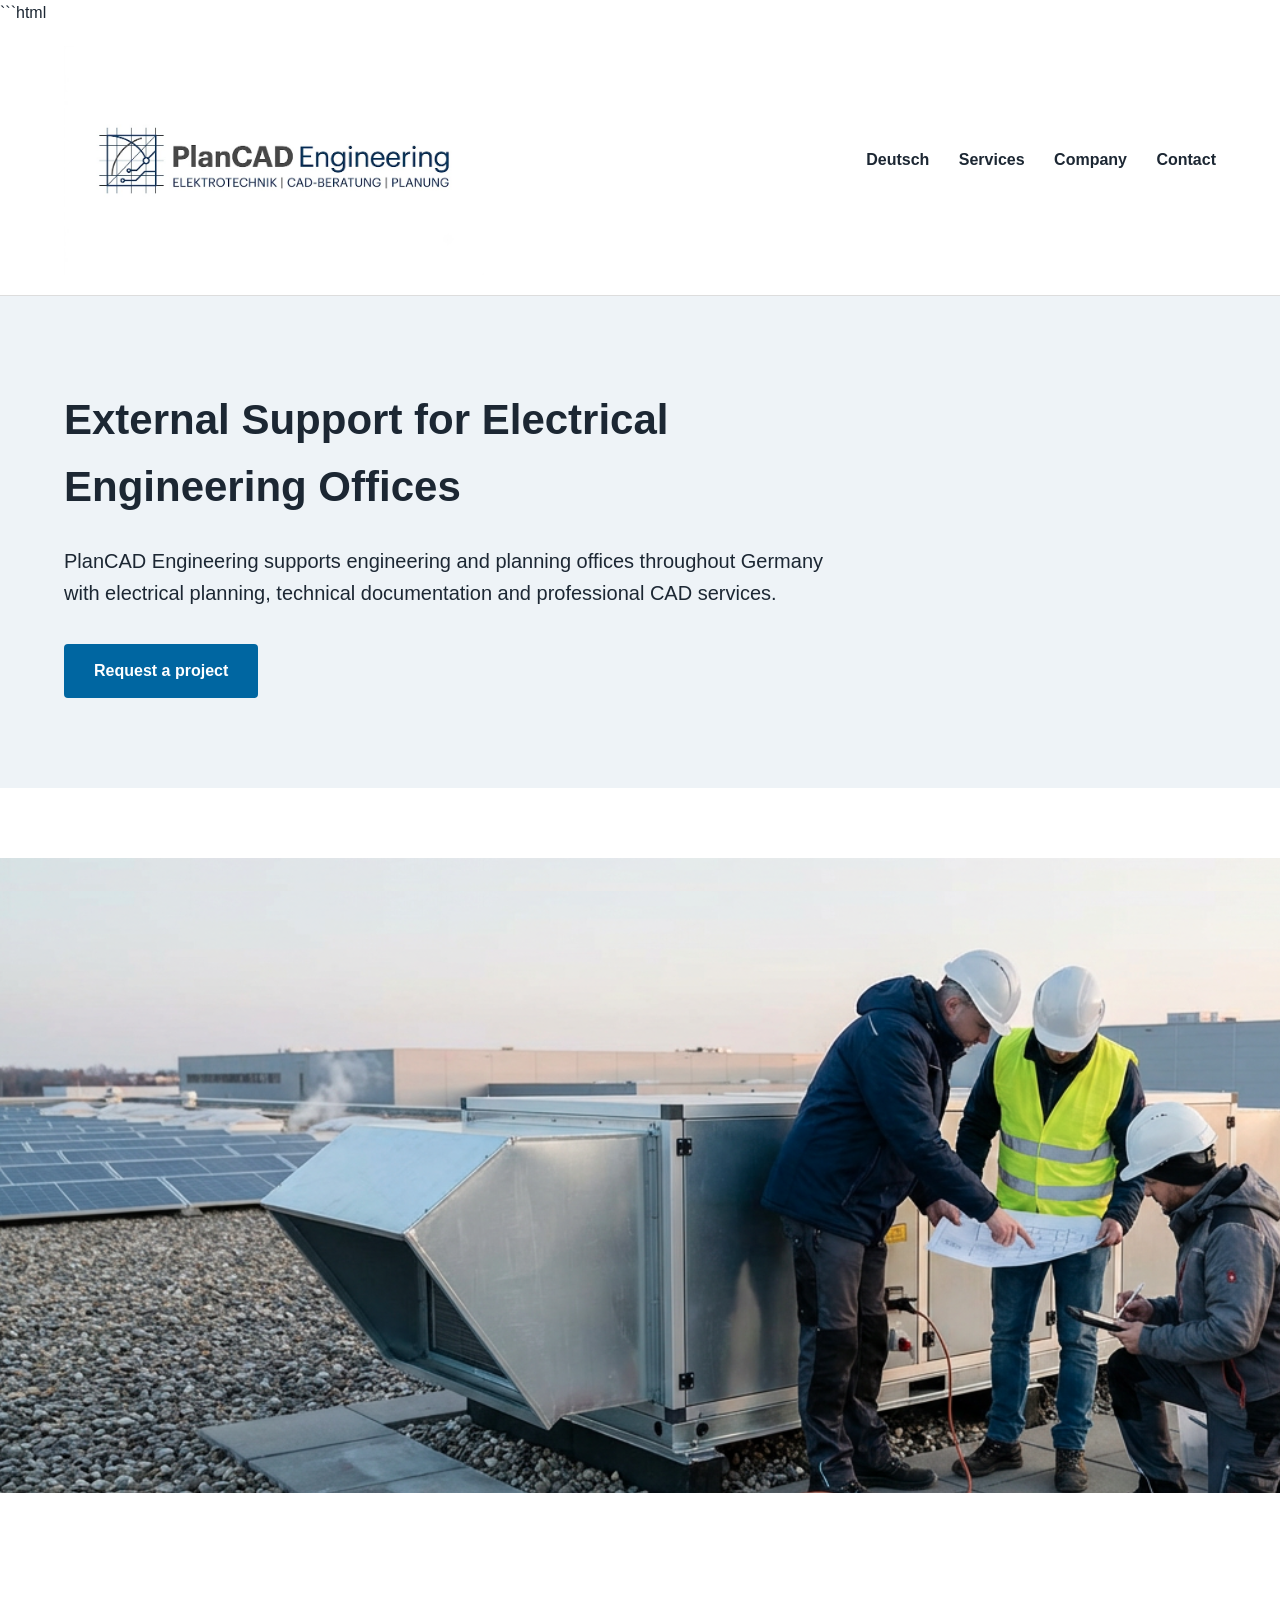
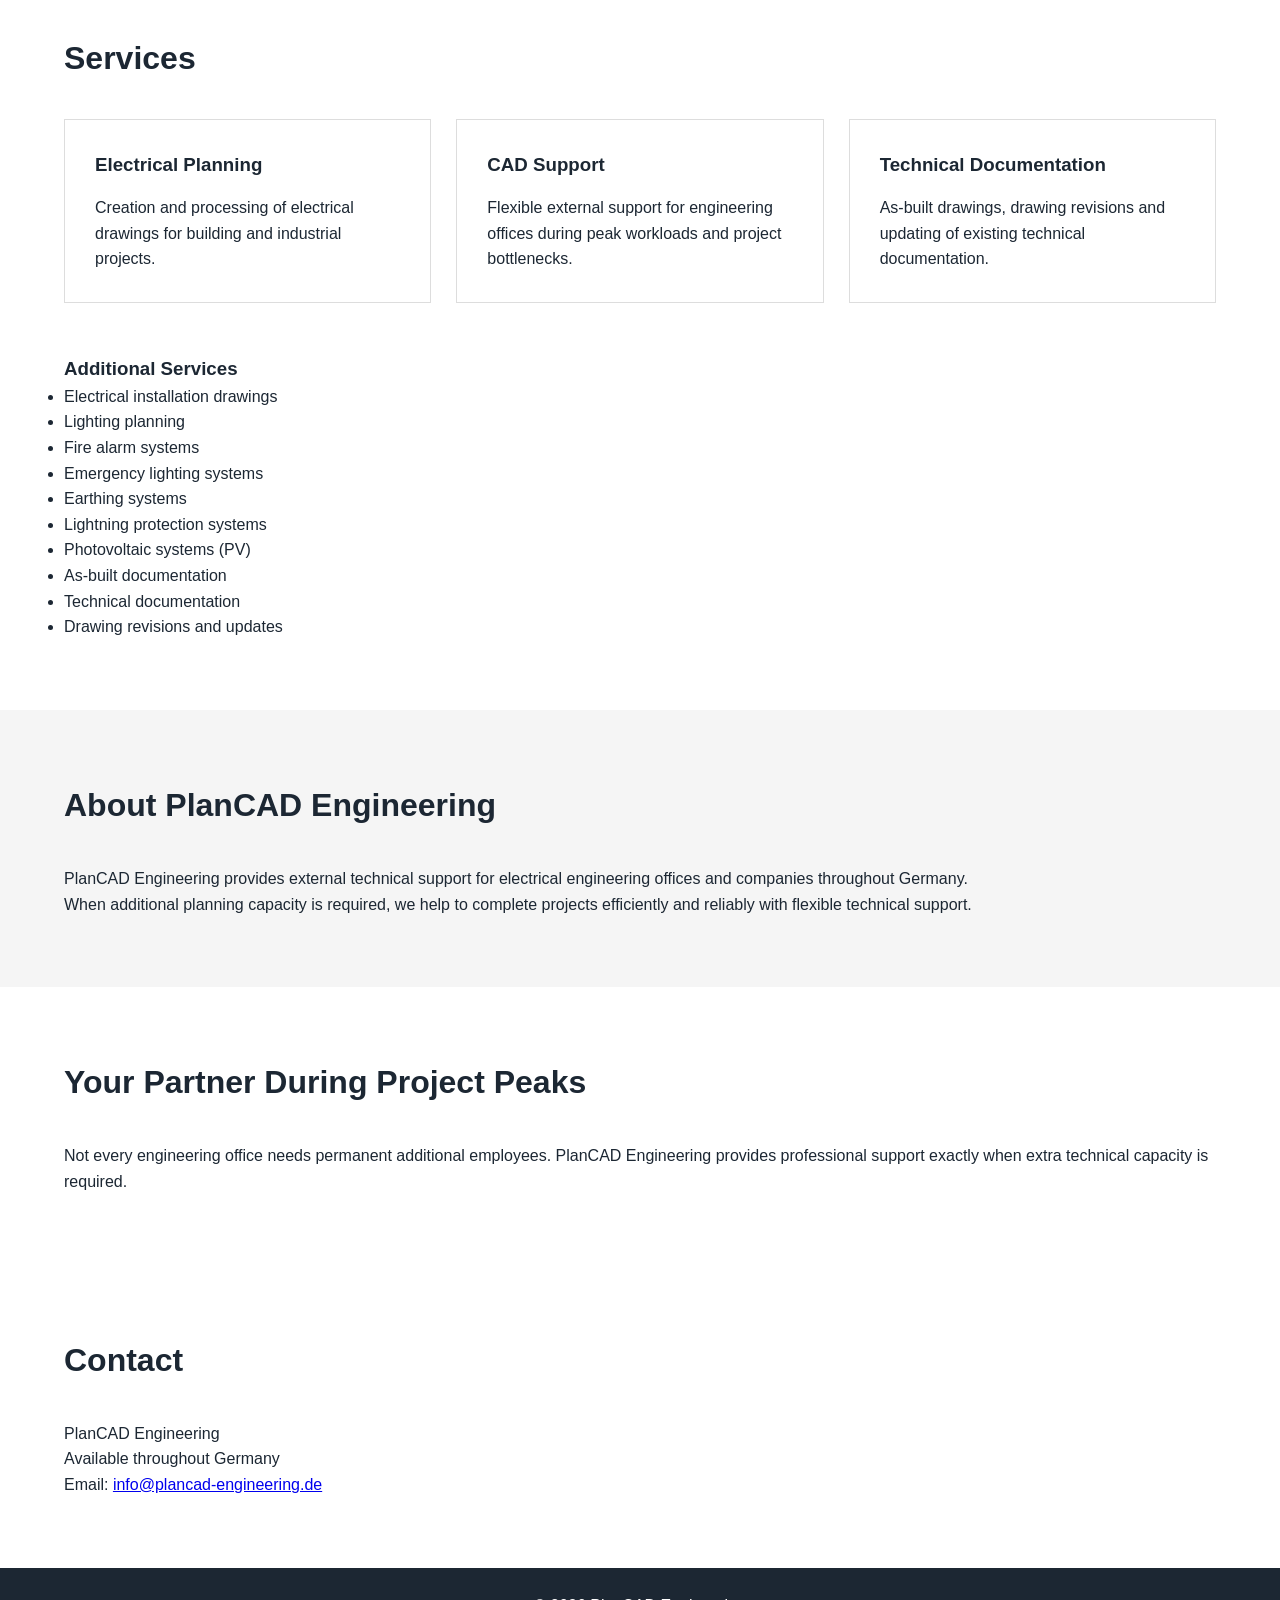
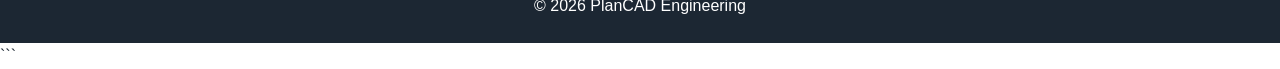
==== en/index.html @ eb1e88e7 "Create index.html" ====
```html
<!DOCTYPE html>
<html lang="en">

<head>

<meta charset="UTF-8">
<meta name="viewport" content="width=device-width, initial-scale=1.0">

<title>PlanCAD Engineering | Electrical Planning & Technical Documentation</title>

<meta name="description" content="PlanCAD Engineering provides external support for electrical engineering offices with electrical planning, CAD services, as-built drawings and technical documentation throughout Germany.">

<link rel="stylesheet" href="../css/style.css">

</head>


<body>


<header>

<div class="container header-content">

<img src="../images/logo.jpg" alt="PlanCAD Engineering Logo" class="logo">


<nav>

<a href="../index.html">Deutsch</a>
<a href="#services">Services</a>
<a href="#company">Company</a>
<a href="#contact">Contact</a>

</nav>


</div>

</header>






<section class="hero">


<div class="container">


<h1>
External Support for Electrical Engineering Offices
</h1>



<p>

PlanCAD Engineering supports engineering and planning
offices throughout Germany with electrical planning,
technical documentation and professional CAD services.

</p>



<a href="#contact" class="button">

Request a project

</a>



</div>


</section>







<section class="project-image">


<img src="../images/image1.png"
alt="Electrical planning and technical documentation">


</section>







<section id="services">


<div class="container">


<h2>Services</h2>



<div class="cards">



<div class="card">

<h3>Electrical Planning</h3>

<p>

Creation and processing of electrical drawings
for building and industrial projects.

</p>

</div>





<div class="card">

<h3>CAD Support</h3>

<p>

Flexible external support for engineering offices
during peak workloads and project bottlenecks.

</p>

</div>





<div class="card">

<h3>Technical Documentation</h3>

<p>

As-built drawings, drawing revisions and
updating of existing technical documentation.

</p>

</div>



</div>





<br><br>



<h3>Additional Services</h3>



<ul class="service-list">


<li>Electrical installation drawings</li>

<li>Lighting planning</li>

<li>Fire alarm systems</li>

<li>Emergency lighting systems</li>

<li>Earthing systems</li>

<li>Lightning protection systems</li>

<li>Photovoltaic systems (PV)</li>

<li>As-built documentation</li>

<li>Technical documentation</li>

<li>Drawing revisions and updates</li>


</ul>




</div>


</section>








<section id="company" class="gray">


<div class="container">


<h2>About PlanCAD Engineering</h2>



<p>

PlanCAD Engineering provides external technical
support for electrical engineering offices and
companies throughout Germany.

</p>



<p>

When additional planning capacity is required,
we help to complete projects efficiently and
reliably with flexible technical support.

</p>



</div>


</section>








<section class="partner">


<div class="container">


<h2>Your Partner During Project Peaks</h2>



<p>

Not every engineering office needs permanent
additional employees.

PlanCAD Engineering provides professional
support exactly when extra technical capacity
is required.

</p>



</div>


</section>








<section id="contact">


<div class="container">


<h2>Contact</h2>



<p>

PlanCAD Engineering

</p>


<p>

Available throughout Germany

</p>



<p>

Email:

<a href="mailto:info@plancad-engineering.de">

info@plancad-engineering.de

</a>

</p>



</div>


</section>








<footer>


<div class="container">


<p>

© 2026 PlanCAD Engineering

</p>


</div>


</footer>





</body>

</html>
```
---- css/style.css ----
* {
    margin: 0;
    padding: 0;
    box-sizing: border-box;
}

body {
    font-family: Arial, Helvetica, sans-serif;
    color: #1c2733;
    line-height: 1.6;
}

.container {
    width: 90%;
    max-width: 1200px;
    margin: auto;
}


/* HEADER */

header {
    background: white;
    border-bottom: 1px solid #ddd;
    padding: 20px 0;
}

.header-content {
    display: flex;
    justify-content: space-between;
    align-items: center;
}

.logo {
    max-width: 420px;
    height: auto;
}

nav a {
    text-decoration: none;
    color: #1c2733;
    margin-left: 25px;
    font-weight: bold;
}

nav a:hover {
    color: #0066a1;
}


/* HERO */

.hero {
    background: #eef3f7;
    padding: 90px 0;
}

.hero h1 {
    font-size: 42px;
    max-width: 800px;
    margin-bottom: 25px;
}

.hero p {
    font-size: 20px;
    max-width: 800px;
    margin-bottom: 35px;
}


.button {
    display: inline-block;
    background: #0066a1;
    color: white;
    padding: 14px 30px;
    text-decoration: none;
    border-radius: 4px;
    font-weight: bold;
}


/* SECTIONS */

section {
    padding: 70px 0;
}

h2 {
    font-size: 32px;
    margin-bottom: 35px;
}


/* CARDS */

.cards {
    display: flex;
    gap: 25px;
}

.card {
    flex: 1;
    background: white;
    border: 1px solid #ddd;
    padding: 30px;
}

.card h3 {
    margin-bottom: 15px;
}


/* GRAY SECTION */

.gray {
    background: #f5f5f5;
}


/* FOOTER */

footer {
    background: #1c2733;
    color: white;
    padding: 25px 0;
    text-align: center;
}


/* MOBILE */

@media(max-width:768px){

.header-content {
    flex-direction: column;
}

nav {
    margin-top: 20px;
}

.cards {
    flex-direction: column;
}

.hero h1 {
    font-size: 32px;
}

}
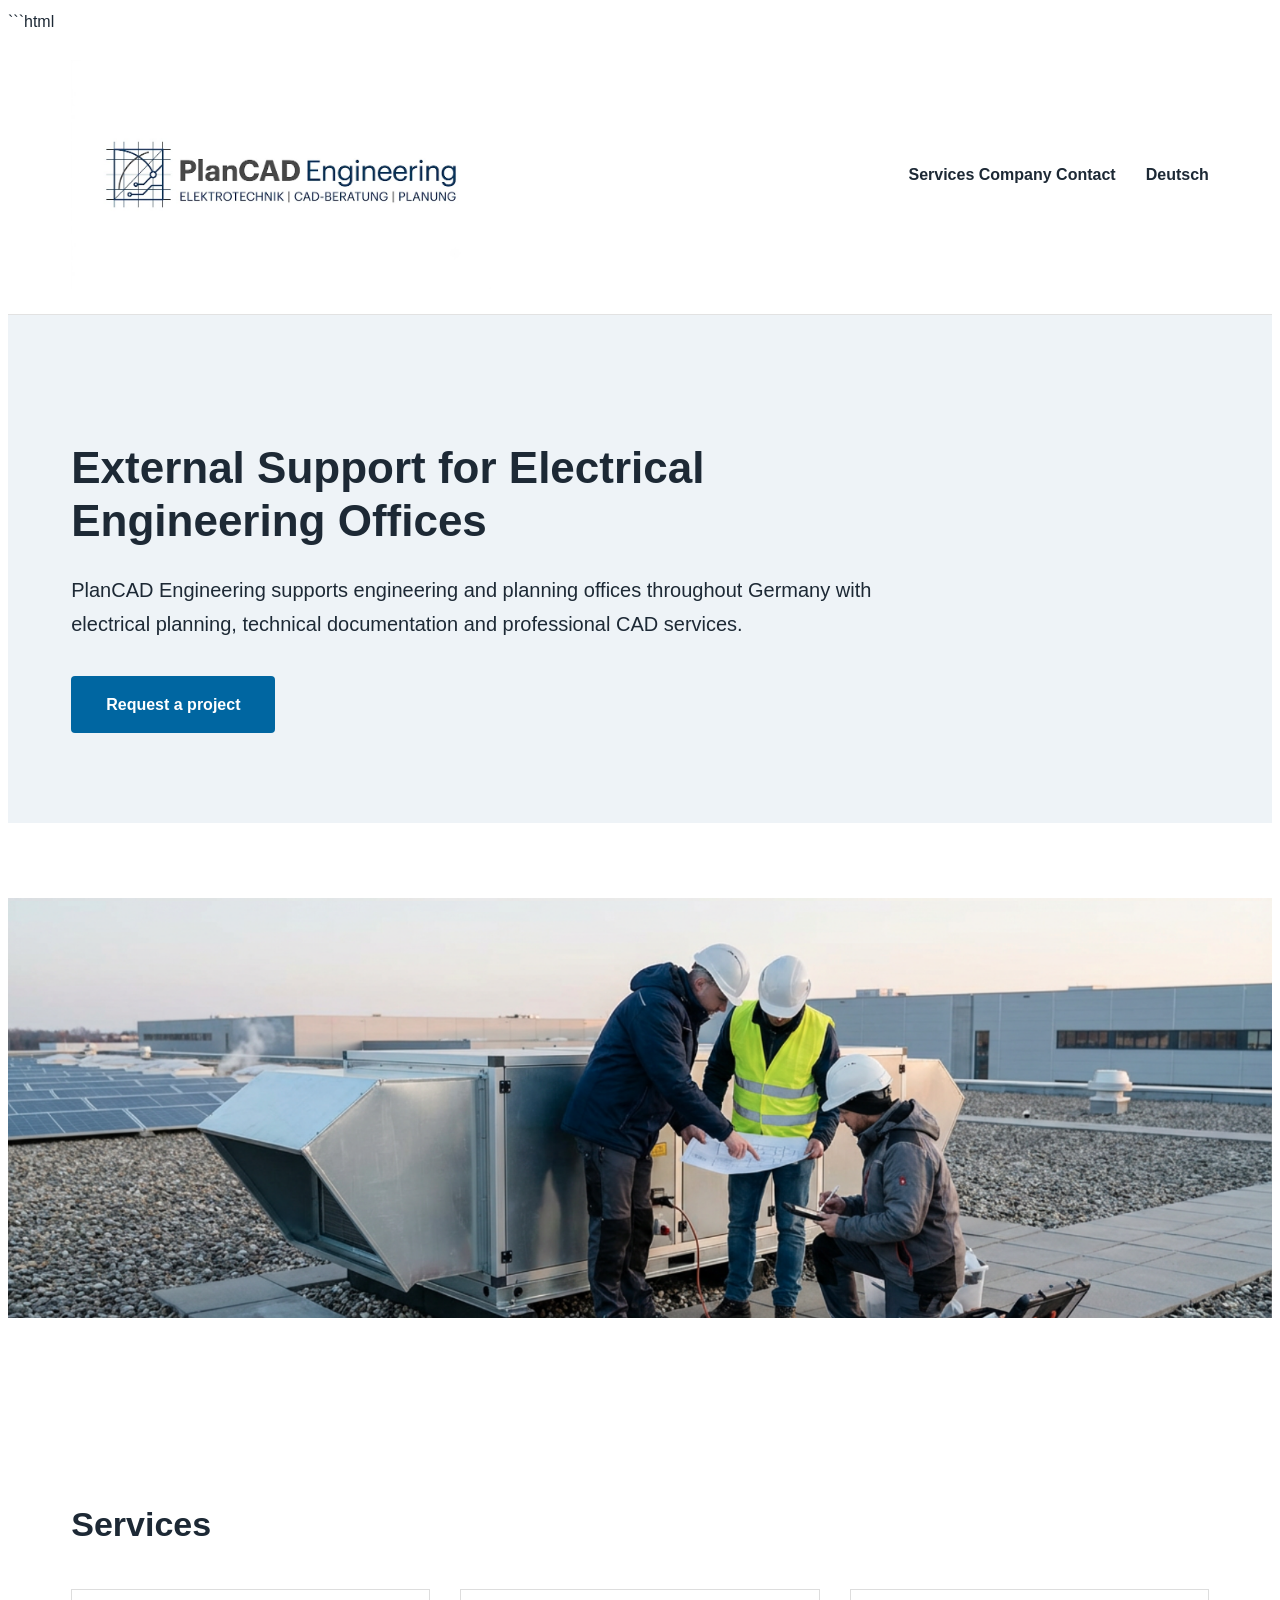
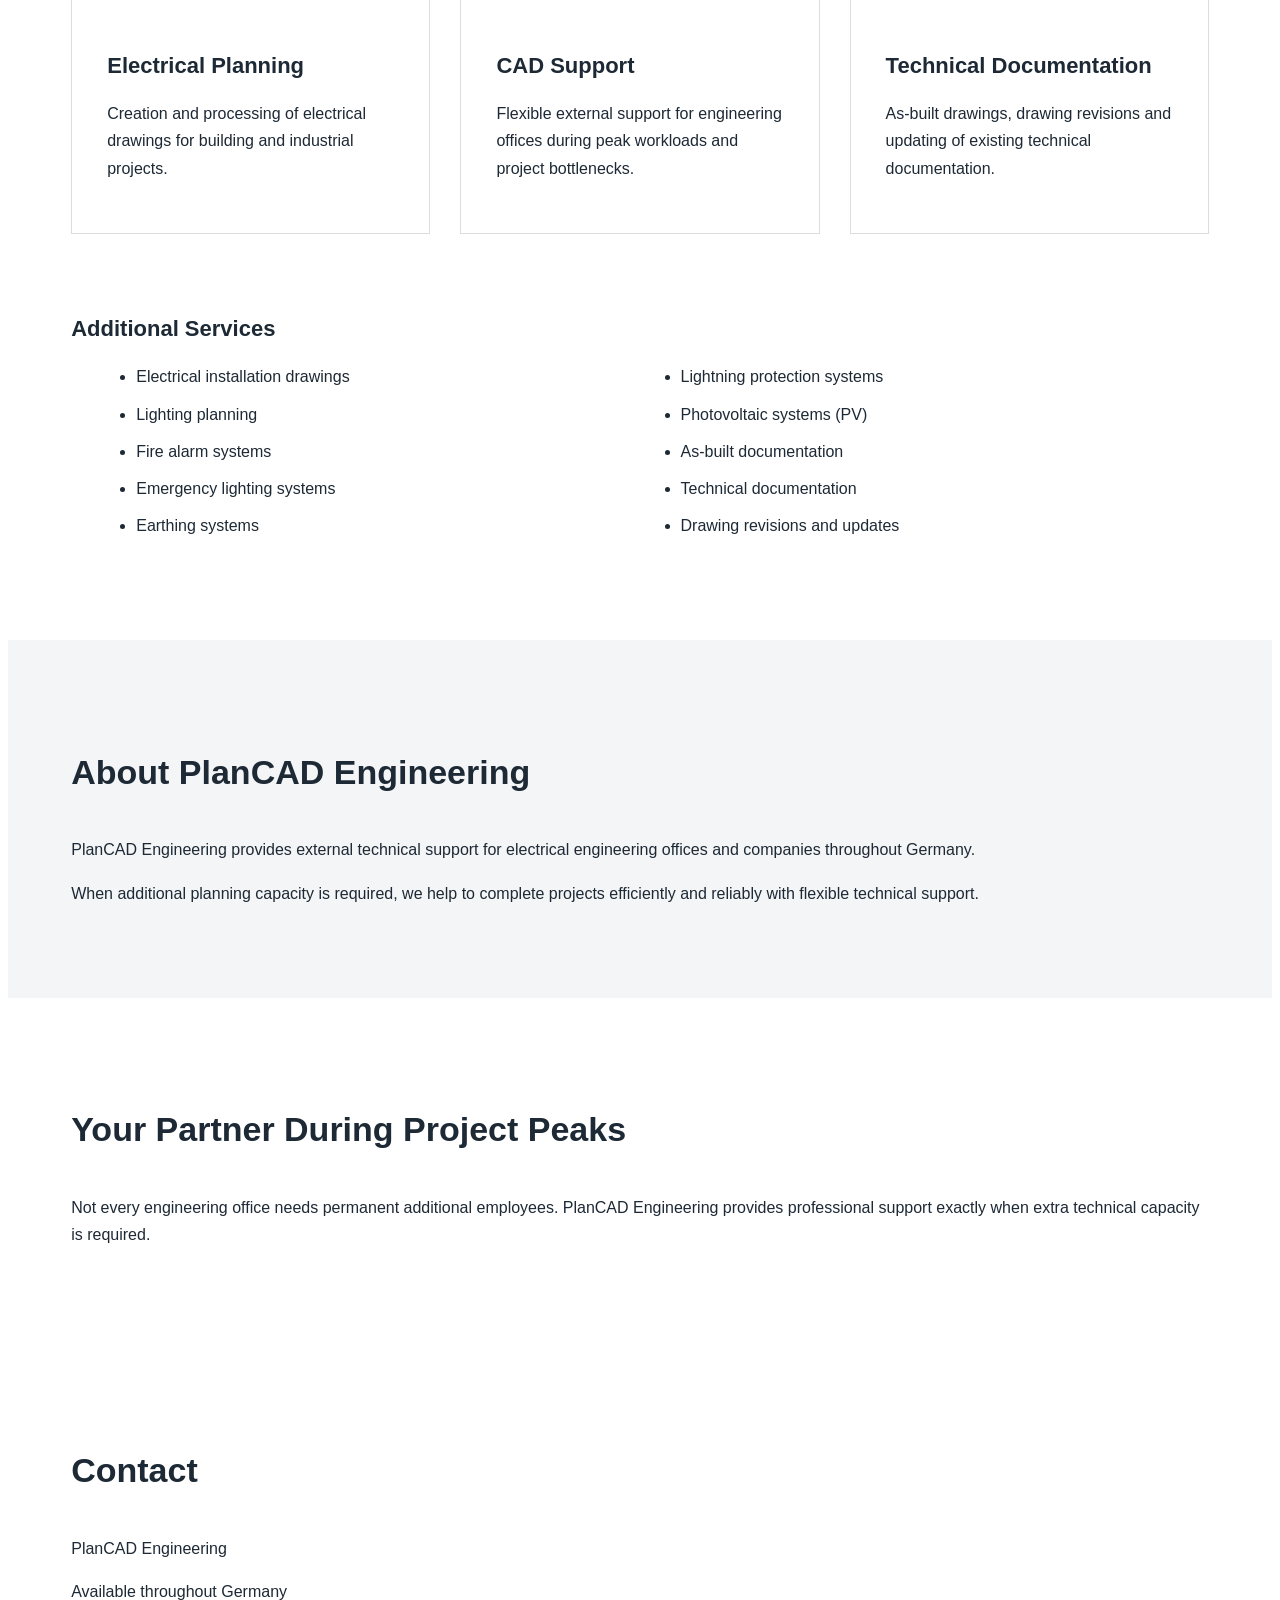
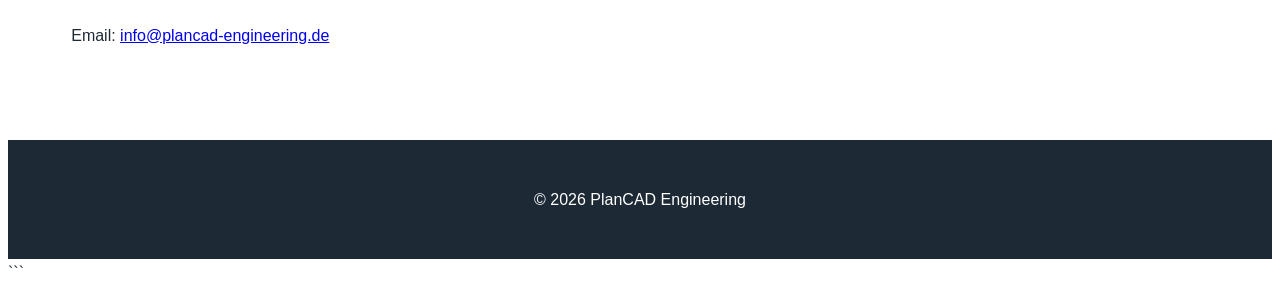
==== commit 7342c1e2: "Update index.html" ====
--- a/en/index.html
+++ b/en/index.html
@@ -28,11 +28,20 @@
 
 <nav>
 
-<a href="../index.html">Deutsch</a>
+<div class="menu-links">
+
 <a href="#services">Services</a>
 <a href="#company">Company</a>
 <a href="#contact">Contact</a>
 
+</div>
+
+
+<a class="language" href="../index.html">
+Deutsch
+</a>
+
+
 </nav>
 
 
--- a/css/style.css
+++ b/css/style.css
@@ -1,14 +1,18 @@
+```css
 * {
     margin: 0;
     padding: 0;
     box-sizing: border-box;
 }
 
+
 body {
     font-family: Arial, Helvetica, sans-serif;
-    color: #1c2733;
-    line-height: 1.6;
-}
+    color: #1d2935;
+    line-height: 1.7;
+    background: white;
+}
+
 
 .container {
     width: 90%;
@@ -17,134 +21,360 @@
 }
 
 
+
 /* HEADER */
 
 header {
-    background: white;
-    border-bottom: 1px solid #ddd;
-    padding: 20px 0;
-}
+
+    background: #ffffff;
+    border-bottom: 1px solid #e2e2e2;
+    padding: 25px 0;
+
+}
+
 
 .header-content {
+
     display: flex;
     justify-content: space-between;
     align-items: center;
-}
+
+}
+
 
 .logo {
+
     max-width: 420px;
     height: auto;
-}
+
+}
+
+
+
+nav {
+
+    display: flex;
+    gap: 30px;
+
+}
+
+
 
 nav a {
+
     text-decoration: none;
-    color: #1c2733;
-    margin-left: 25px;
-    font-weight: bold;
-}
+    color: #1d2935;
+    font-weight: 600;
+    font-size: 16px;
+
+}
+
+
 
 nav a:hover {
+
     color: #0066a1;
-}
+
+}
+
+
+
 
 
 /* HERO */
 
+
 .hero {
+
     background: #eef3f7;
     padding: 90px 0;
-}
+
+}
+
+
 
 .hero h1 {
-    font-size: 42px;
-    max-width: 800px;
+
+    font-size: 44px;
+    max-width: 850px;
     margin-bottom: 25px;
-}
+    line-height: 1.2;
+
+}
+
+
 
 .hero p {
+
     font-size: 20px;
-    max-width: 800px;
+    max-width: 850px;
     margin-bottom: 35px;
-}
+
+}
+
+
 
 
 .button {
+
     display: inline-block;
     background: #0066a1;
     color: white;
-    padding: 14px 30px;
+    padding: 15px 35px;
+    border-radius: 4px;
     text-decoration: none;
-    border-radius: 4px;
     font-weight: bold;
-}
+
+}
+
+
+.button:hover {
+
+    background: #004d78;
+
+}
+
+
+
+
+
+/* IMAGE BANNER */
+
+
+.project-image {
+
+    width: 100%;
+    overflow: hidden;
+
+}
+
+
+
+.project-image img {
+
+    width: 100%;
+    height: 420px;
+    object-fit: cover;
+    display: block;
+
+}
+
+
+
+
+
 
 
 /* SECTIONS */
 
+
 section {
-    padding: 70px 0;
-}
+
+    padding: 75px 0;
+
+}
+
+
 
 h2 {
-    font-size: 32px;
+
+    font-size: 34px;
     margin-bottom: 35px;
-}
+
+}
+
+
+
+h3 {
+
+    font-size: 22px;
+    margin-bottom: 15px;
+
+}
+
+
+
 
 
 /* CARDS */
 
+
 .cards {
+
     display: flex;
-    gap: 25px;
-}
+    gap: 30px;
+
+}
+
+
 
 .card {
+
     flex: 1;
     background: white;
     border: 1px solid #ddd;
-    padding: 30px;
-}
-
-.card h3 {
-    margin-bottom: 15px;
-}
-
-
-/* GRAY SECTION */
+    padding: 35px;
+    transition: 0.3s;
+
+}
+
+
+
+.card:hover {
+
+    transform: translateY(-5px);
+
+}
+
+
+
+
+
+/* SERVICE LIST */
+
+
+.service-list {
+
+    margin-left: 25px;
+    columns: 2;
+
+}
+
+
+
+.service-list li {
+
+    margin-bottom: 10px;
+
+}
+
+
+
+
 
 .gray {
-    background: #f5f5f5;
-}
+
+    background: #f4f5f6;
+
+}
+
+
+
+
+
+.partner {
+
+    background: #ffffff;
+
+}
+
+
+
+
+
+/* CONTACT */
+
+
+#kontakt a {
+
+    color: #0066a1;
+    text-decoration: none;
+
+}
+
+
+
 
 
 /* FOOTER */
 
+
 footer {
-    background: #1c2733;
+
+    background: #1d2935;
     color: white;
-    padding: 25px 0;
+    padding: 30px 0;
     text-align: center;
-}
+
+}
+
+
+
+footer a {
+
+    color: white;
+
+}
+
+
+
+
+
 
 
 /* MOBILE */
 
+
 @media(max-width:768px){
 
+
 .header-content {
+
     flex-direction: column;
-}
+
+}
+
+
+
+.logo {
+
+    max-width: 260px;
+
+}
+
+
 
 nav {
-    margin-top: 20px;
-}
+
+    margin-top: 25px;
+    flex-direction: column;
+    gap: 15px;
+    text-align: center;
+
+}
+
+
+
+.hero h1 {
+
+    font-size: 32px;
+
+}
+
+
 
 .cards {
+
     flex-direction: column;
-}
-
-.hero h1 {
-    font-size: 32px;
-}
-
-}
+
+}
+
+
+
+.project-image img {
+
+    height: 250px;
+
+}
+
+
+
+.service-list {
+
+    columns: 1;
+
+}
+
+
+}
+```
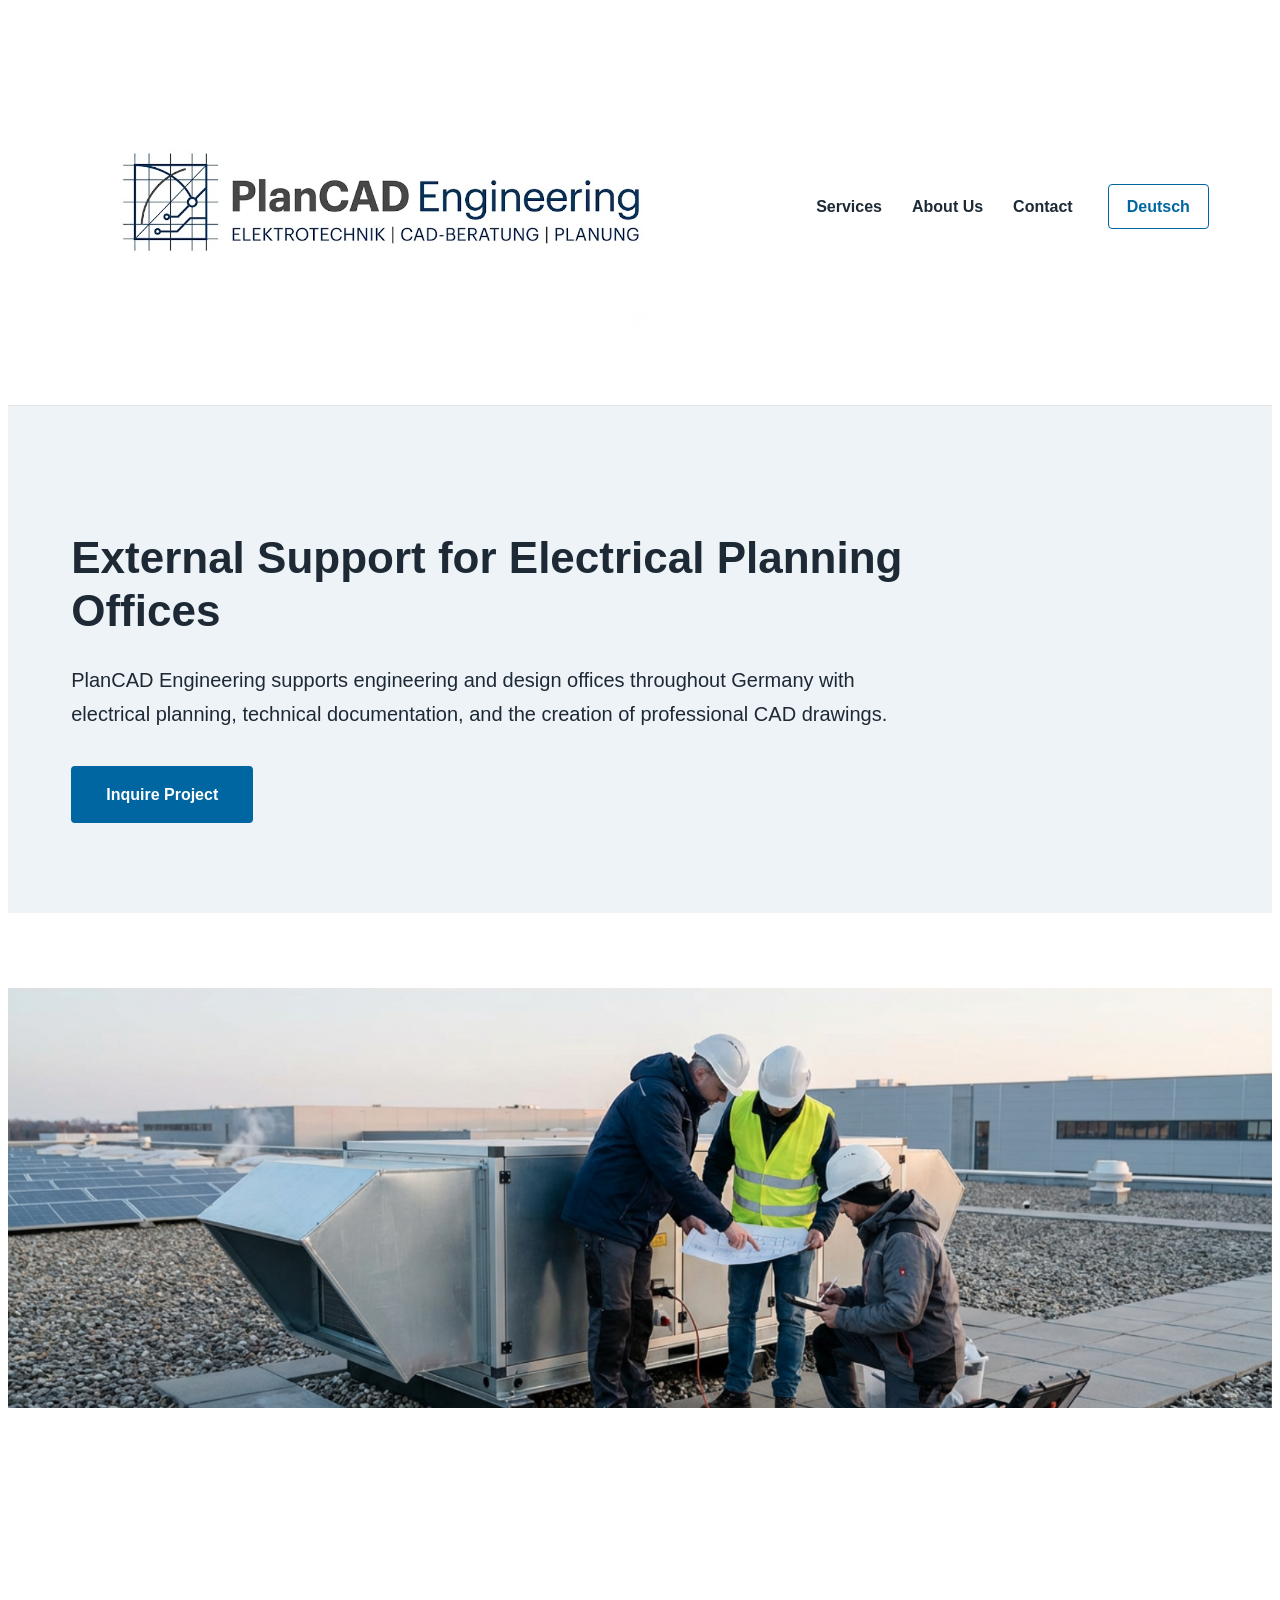
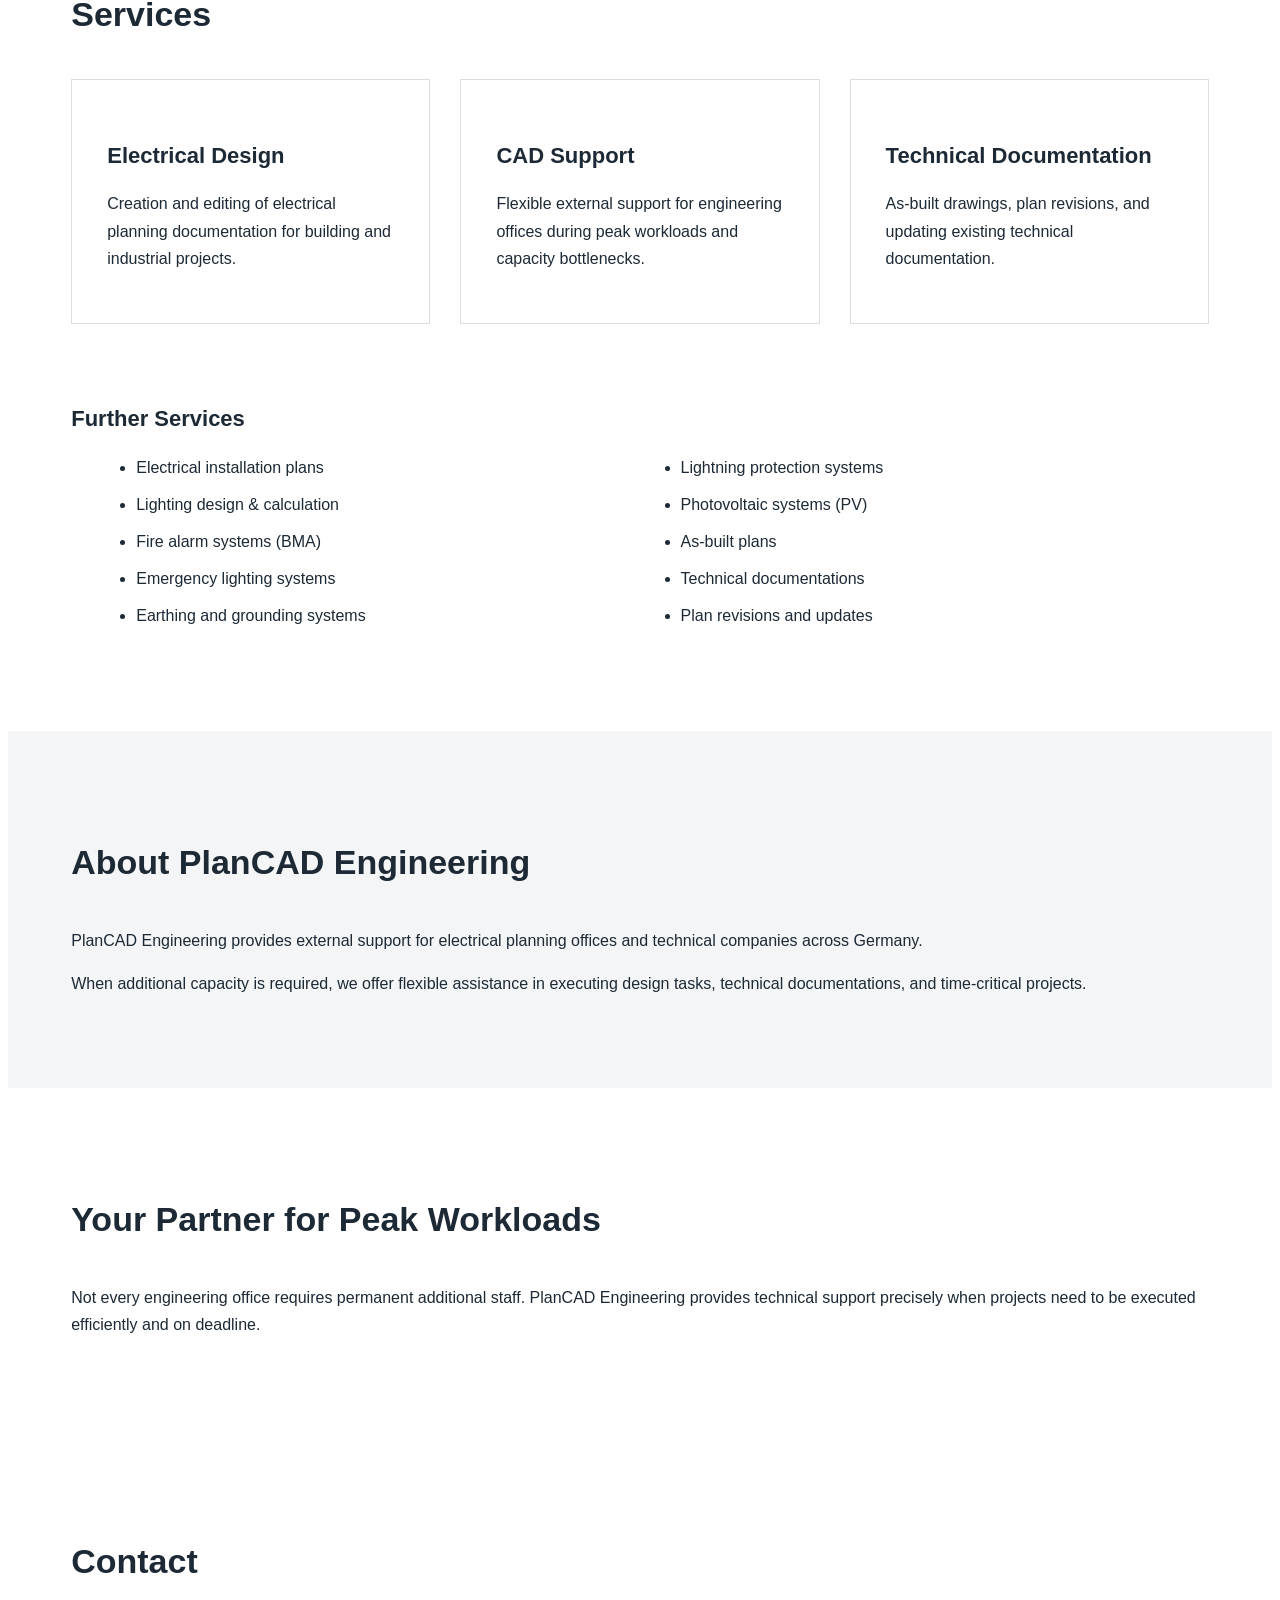
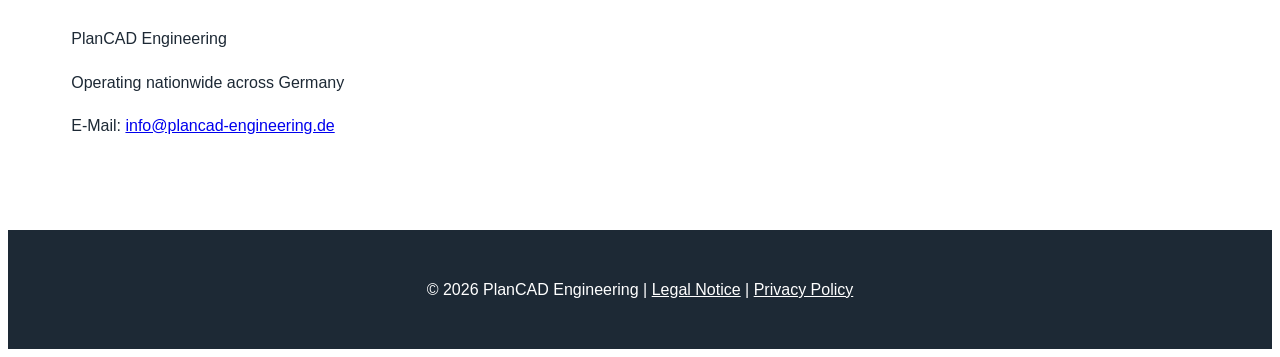
==== commit 20136cfa: "Update index.html" ====
--- a/en/index.html
+++ b/en/index.html
@@ -1,4 +1,3 @@
-```html
 <!DOCTYPE html>
 <html lang="en">
 
@@ -9,7 +8,7 @@
 
 <title>PlanCAD Engineering | Electrical Planning & Technical Documentation</title>
 
-<meta name="description" content="PlanCAD Engineering provides external support for electrical engineering offices with electrical planning, CAD services, as-built drawings and technical documentation throughout Germany.">
+<meta name="description" content="PlanCAD Engineering supports electrical engineering and planning offices across Germany with electrical design, CAD support, as-built plans, and technical documentation.">
 
 <link rel="stylesheet" href="../css/style.css">
 
@@ -23,28 +22,26 @@
 
 <div class="container header-content">
 
+<a href="index.html">
 <img src="../images/logo.jpg" alt="PlanCAD Engineering Logo" class="logo">
-
+</a>
 
 <nav>
 
 <div class="menu-links">
 
 <a href="#services">Services</a>
-<a href="#company">Company</a>
+<a href="#about">About Us</a>
 <a href="#contact">Contact</a>
 
 </div>
-
 
 <a class="language" href="../index.html">
 Deutsch
 </a>
 
-
 </nav>
 
-
 </div>
 
 </header>
@@ -52,44 +49,30 @@
 
 
 
-
-
 <section class="hero">
 
-
-<div class="container">
-
+<div class="container">
 
 <h1>
-External Support for Electrical Engineering Offices
+External Support for Electrical Planning Offices
 </h1>
 
 
-
-<p>
-
-PlanCAD Engineering supports engineering and planning
-offices throughout Germany with electrical planning,
-technical documentation and professional CAD services.
-
-</p>
-
+<p>
+PlanCAD Engineering supports engineering and design offices throughout Germany 
+with electrical planning, technical documentation, and the creation of 
+professional CAD drawings.
+</p>
 
 
 <a href="#contact" class="button">
-
-Request a project
-
+Inquire Project
 </a>
 
 
-
-</div>
-
-
-</section>
-
-
+</div>
+
+</section>
 
 
 
@@ -97,14 +80,10 @@
 
 <section class="project-image">
 
-
-<img src="../images/image1.png"
+<img src="../images/image1.png" 
 alt="Electrical planning and technical documentation">
 
-
-</section>
-
-
+</section>
 
 
 
@@ -112,31 +91,26 @@
 
 <section id="services">
 
-
 <div class="container">
 
 
 <h2>Services</h2>
 
 
-
 <div class="cards">
 
 
 
 <div class="card">
 
-<h3>Electrical Planning</h3>
-
-<p>
-
-Creation and processing of electrical drawings
+<h3>Electrical Design</h3>
+
+<p>
+Creation and editing of electrical planning documentation 
 for building and industrial projects.
-
-</p>
-
-</div>
-
+</p>
+
+</div>
 
 
 
@@ -146,14 +120,11 @@
 <h3>CAD Support</h3>
 
 <p>
-
-Flexible external support for engineering offices
-during peak workloads and project bottlenecks.
-
-</p>
-
-</div>
-
+Flexible external support for engineering offices 
+during peak workloads and capacity bottlenecks.
+</p>
+
+</div>
 
 
 
@@ -163,72 +134,59 @@
 <h3>Technical Documentation</h3>
 
 <p>
-
-As-built drawings, drawing revisions and
-updating of existing technical documentation.
-
-</p>
-
-</div>
-
-
-
-</div>
-
-
+As-built drawings, plan revisions, and updating 
+existing technical documentation.
+</p>
+
+</div>
+
+
+</div>
 
 
 
 <br><br>
 
 
-
-<h3>Additional Services</h3>
-
+<h3>Further Services</h3>
 
 
 <ul class="service-list">
 
-
-<li>Electrical installation drawings</li>
-
-<li>Lighting planning</li>
-
-<li>Fire alarm systems</li>
+<li>Electrical installation plans</li>
+
+<li>Lighting design & calculation</li>
+
+<li>Fire alarm systems (BMA)</li>
 
 <li>Emergency lighting systems</li>
 
-<li>Earthing systems</li>
+<li>Earthing and grounding systems</li>
 
 <li>Lightning protection systems</li>
 
 <li>Photovoltaic systems (PV)</li>
 
-<li>As-built documentation</li>
-
-<li>Technical documentation</li>
-
-<li>Drawing revisions and updates</li>
-
+<li>As-built plans</li>
+
+<li>Technical documentations</li>
+
+<li>Plan revisions and updates</li>
 
 </ul>
 
 
-
-
-</div>
-
-
-</section>
-
-
-
-
-
-
-
-
-<section id="company" class="gray">
+</div>
+
+</section>
+
+
+
+
+
+
+
+<section id="about" class="gray">
 
 
 <div class="container">
@@ -237,32 +195,27 @@
 <h2>About PlanCAD Engineering</h2>
 
 
-
-<p>
-
-PlanCAD Engineering provides external technical
-support for electrical engineering offices and
-companies throughout Germany.
-
-</p>
-
-
-
-<p>
-
-When additional planning capacity is required,
-we help to complete projects efficiently and
-reliably with flexible technical support.
-
-</p>
-
-
-
-</div>
-
-
-</section>
-
+<p>
+
+PlanCAD Engineering provides external support for electrical planning offices 
+and technical companies across Germany.
+
+</p>
+
+
+<p>
+
+When additional capacity is required, we offer flexible assistance in executing 
+design tasks, technical documentations, and time-critical projects.
+
+</p>
+
+
+
+</div>
+
+
+</section>
 
 
 
@@ -276,28 +229,23 @@
 <div class="container">
 
 
-<h2>Your Partner During Project Peaks</h2>
-
-
-
-<p>
-
-Not every engineering office needs permanent
-additional employees.
-
-PlanCAD Engineering provides professional
-support exactly when extra technical capacity
-is required.
-
-</p>
-
-
-
-</div>
-
-
-</section>
-
+<h2>Your Partner for Peak Workloads</h2>
+
+
+<p>
+
+Not every engineering office requires permanent additional staff.
+
+PlanCAD Engineering provides technical support precisely when projects 
+need to be executed efficiently and on deadline.
+
+</p>
+
+
+</div>
+
+
+</section>
 
 
 
@@ -314,7 +262,6 @@
 <h2>Contact</h2>
 
 
-
 <p>
 
 PlanCAD Engineering
@@ -324,15 +271,14 @@
 
 <p>
 
-Available throughout Germany
-
-</p>
-
-
-
-<p>
-
-Email:
+Operating nationwide across Germany
+
+</p>
+
+
+<p>
+
+E-Mail:
 
 <a href="mailto:info@plancad-engineering.de">
 
@@ -355,30 +301,21 @@
 
 
 
-
 <footer>
 
 
 <div class="container">
 
-
-<p>
-
-© 2026 PlanCAD Engineering
-
-</p>
-
-
-</div>
-
+<p>
+© 2026 PlanCAD Engineering |
+<a href="impressum.html">Legal Notice</a> |
+<a href="datenschutz.html">Privacy Policy</a>
+</p>
+
+</div>
 
 </footer>
 
-
-
-
-
 </body>
 
 </html>
-```
--- a/css/style.css
+++ b/css/style.css
@@ -44,7 +44,7 @@
 
 .logo {
 
-    max-width: 420px;
+    max-width: 620px;
     height: auto;
 
 }
@@ -377,4 +377,49 @@
 
 
 }
+nav {
+
+display: flex;
+align-items: center;
+gap: 35px;
+
+}
+
+
+.menu-links {
+
+display: flex;
+gap: 30px;
+
+}
+
+
+.language {
+
+border: 1px solid #0066a1;
+padding: 8px 18px;
+border-radius: 4px;
+color: #0066a1;
+
+}
+
+
+
+@media(max-width:768px){
+
+nav {
+
+flex-direction: column;
+
+}
+
+
+.menu-links {
+
+flex-direction: column;
+text-align:center;
+
+}
+
+}
 ```
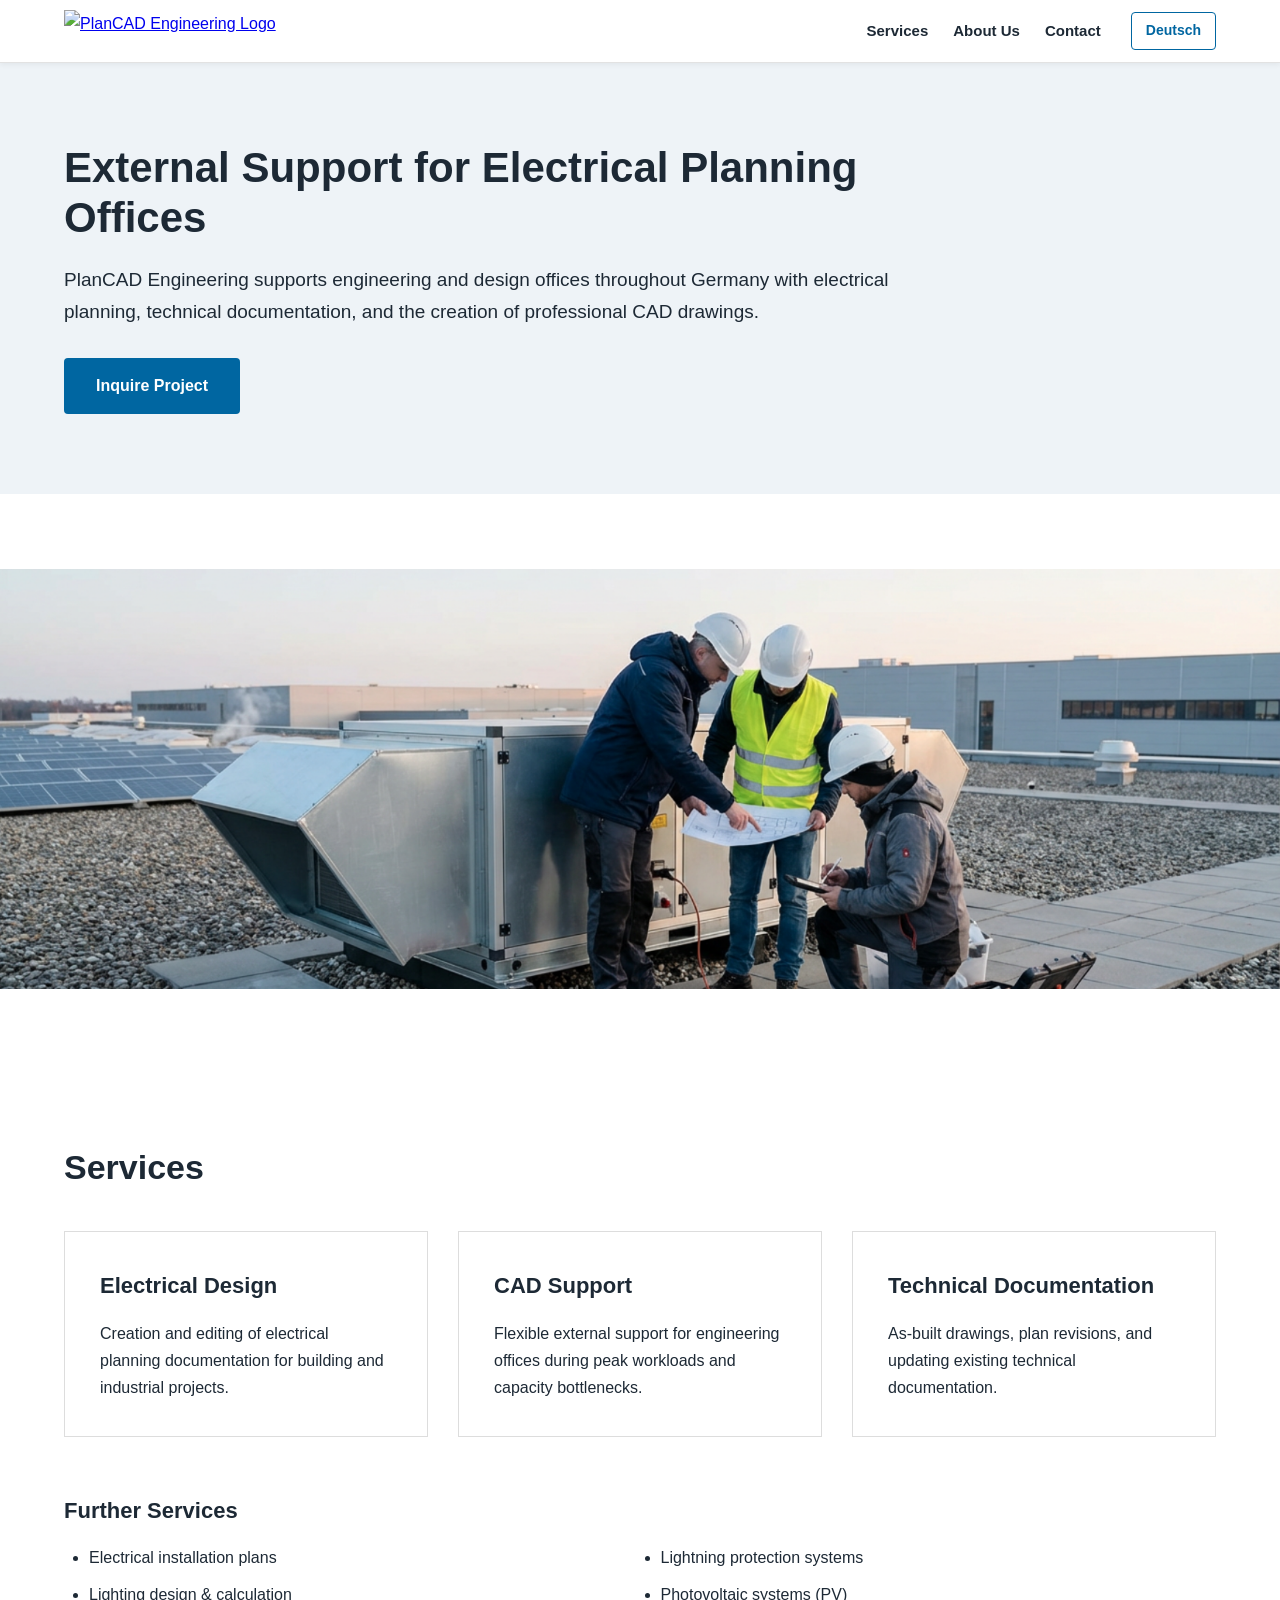
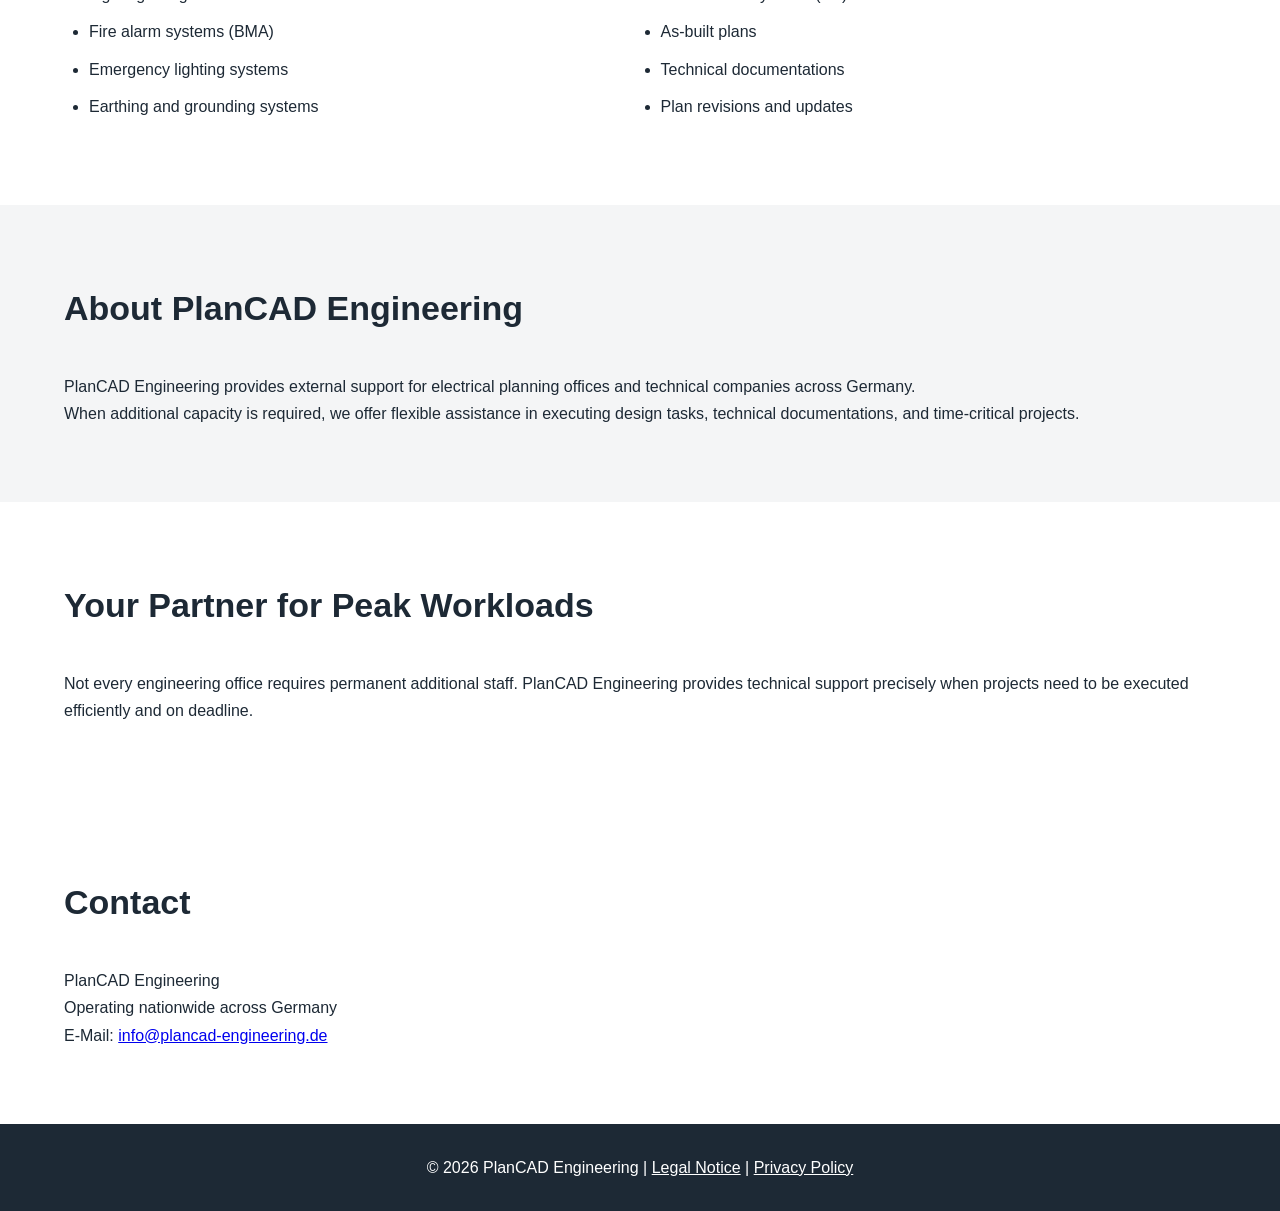
==== commit 856c61ab: "Update index.html" ====
--- a/en/index.html
+++ b/en/index.html
@@ -2,319 +2,147 @@
 <html lang="en">
 
 <head>
-
-<meta charset="UTF-8">
-<meta name="viewport" content="width=device-width, initial-scale=1.0">
-
-<title>PlanCAD Engineering | Electrical Planning & Technical Documentation</title>
-
-<meta name="description" content="PlanCAD Engineering supports electrical engineering and planning offices across Germany with electrical design, CAD support, as-built plans, and technical documentation.">
-
-<link rel="stylesheet" href="../css/style.css">
-
+    <meta charset="UTF-8">
+    <meta name="viewport" content="width=device-width, initial-scale=1.0">
+    <title>PlanCAD Engineering | Electrical Planning & Technical Documentation</title>
+    <meta name="description" content="PlanCAD Engineering supports electrical engineering and planning offices across Germany with electrical design, CAD support, as-built plans, and technical documentation.">
+    <link rel="stylesheet" href="../css/style.css">
 </head>
-
 
 <body>
 
+    <header>
+        <div class="container header-content">
+           <a href="index.html">
+    <img src="images/Logo1.jpg" alt="PlanCAD Engineering Logo" class="logo">
+</a>
+            
+            <nav>
+                <div class="menu-links">
+                    <a href="#services">Services</a>
+                    <a href="#about">About Us</a>
+                    <a href="#contact">Contact</a>
+                </div>
+                <a class="language" href="../index.html">
+                    Deutsch
+                </a>
+            </nav>
+        </div>
+    </header>
 
-<header>
+    <section class="hero">
+        <div class="container">
+            <h1>
+                External Support for Electrical Planning Offices
+            </h1>
+            <p>
+                PlanCAD Engineering supports engineering and design offices throughout Germany 
+                with electrical planning, technical documentation, and the creation of 
+                professional CAD drawings.
+            </p>
+            <a href="#contact" class="button">
+                Inquire Project
+            </a>
+        </div>
+    </section>
 
-<div class="container header-content">
+    <section class="project-image">
+        <img src="../images/image1.png" alt="Electrical planning and technical documentation">
+    </section>
 
-<a href="index.html">
-<img src="../images/logo.jpg" alt="PlanCAD Engineering Logo" class="logo">
-</a>
+    <section id="services">
+        <div class="container">
+            <h2>Services</h2>
+            <div class="cards">
+                <div class="card">
+                    <h3>Electrical Design</h3>
+                    <p>
+                        Creation and editing of electrical planning documentation 
+                        for building and industrial projects.
+                    </p>
+                </div>
+                <div class="card">
+                    <h3>CAD Support</h3>
+                    <p>
+                        Flexible external support for engineering offices 
+                        during peak workloads and capacity bottlenecks.
+                    </p>
+                </div>
+                <div class="card">
+                    <h3>Technical Documentation</h3>
+                    <p>
+                        As-built drawings, plan revisions, and updating 
+                        existing technical documentation.
+                    </p>
+                </div>
+            </div>
 
-<nav>
+            <br><br>
 
-<div class="menu-links">
+            <h3>Further Services</h3>
+            <ul class="service-list">
+                <li>Electrical installation plans</li>
+                <li>Lighting design & calculation</li>
+                <li>Fire alarm systems (BMA)</li>
+                <li>Emergency lighting systems</li>
+                <li>Earthing and grounding systems</li>
+                <li>Lightning protection systems</li>
+                <li>Photovoltaic systems (PV)</li>
+                <li>As-built plans</li>
+                <li>Technical documentations</li>
+                <li>Plan revisions and updates</li>
+            </ul>
+        </div>
+    </section>
 
-<a href="#services">Services</a>
-<a href="#about">About Us</a>
-<a href="#contact">Contact</a>
+    <section id="about" class="gray">
+        <div class="container">
+            <h2>About PlanCAD Engineering</h2>
+            <p>
+                PlanCAD Engineering provides external support for electrical planning offices 
+                and technical companies across Germany.
+            </p>
+            <p>
+                When additional capacity is required, we offer flexible assistance in executing 
+                design tasks, technical documentations, and time-critical projects.
+            </p>
+        </div>
+    </section>
 
-</div>
+    <section class="partner">
+        <div class="container">
+            <h2>Your Partner for Peak Workloads</h2>
+            <p>
+                Not every engineering office requires permanent additional staff.
+                PlanCAD Engineering provides technical support precisely when projects 
+                need to be executed efficiently and on deadline.
+            </p>
+        </div>
+    </section>
 
-<a class="language" href="../index.html">
-Deutsch
-</a>
+    <section id="contact">
+        <div class="container">
+            <h2>Contact</h2>
+            <p>PlanCAD Engineering</p>
+            <p>Operating nationwide across Germany</p>
+            <p>
+                E-Mail:
+                <a href="mailto:info@plancad-engineering.de">
+                    info@plancad-engineering.de
+                </a>
+            </p>
+        </div>
+    </section>
 
-</nav>
-
-</div>
-
-</header>
-
-
-
-
-<section class="hero">
-
-<div class="container">
-
-<h1>
-External Support for Electrical Planning Offices
-</h1>
-
-
-<p>
-PlanCAD Engineering supports engineering and design offices throughout Germany 
-with electrical planning, technical documentation, and the creation of 
-professional CAD drawings.
-</p>
-
-
-<a href="#contact" class="button">
-Inquire Project
-</a>
-
-
-</div>
-
-</section>
-
-
-
-
-
-<section class="project-image">
-
-<img src="../images/image1.png" 
-alt="Electrical planning and technical documentation">
-
-</section>
-
-
-
-
-
-<section id="services">
-
-<div class="container">
-
-
-<h2>Services</h2>
-
-
-<div class="cards">
-
-
-
-<div class="card">
-
-<h3>Electrical Design</h3>
-
-<p>
-Creation and editing of electrical planning documentation 
-for building and industrial projects.
-</p>
-
-</div>
-
-
-
-
-<div class="card">
-
-<h3>CAD Support</h3>
-
-<p>
-Flexible external support for engineering offices 
-during peak workloads and capacity bottlenecks.
-</p>
-
-</div>
-
-
-
-
-<div class="card">
-
-<h3>Technical Documentation</h3>
-
-<p>
-As-built drawings, plan revisions, and updating 
-existing technical documentation.
-</p>
-
-</div>
-
-
-</div>
-
-
-
-<br><br>
-
-
-<h3>Further Services</h3>
-
-
-<ul class="service-list">
-
-<li>Electrical installation plans</li>
-
-<li>Lighting design & calculation</li>
-
-<li>Fire alarm systems (BMA)</li>
-
-<li>Emergency lighting systems</li>
-
-<li>Earthing and grounding systems</li>
-
-<li>Lightning protection systems</li>
-
-<li>Photovoltaic systems (PV)</li>
-
-<li>As-built plans</li>
-
-<li>Technical documentations</li>
-
-<li>Plan revisions and updates</li>
-
-</ul>
-
-
-</div>
-
-</section>
-
-
-
-
-
-
-
-<section id="about" class="gray">
-
-
-<div class="container">
-
-
-<h2>About PlanCAD Engineering</h2>
-
-
-<p>
-
-PlanCAD Engineering provides external support for electrical planning offices 
-and technical companies across Germany.
-
-</p>
-
-
-<p>
-
-When additional capacity is required, we offer flexible assistance in executing 
-design tasks, technical documentations, and time-critical projects.
-
-</p>
-
-
-
-</div>
-
-
-</section>
-
-
-
-
-
-
-
-<section class="partner">
-
-
-<div class="container">
-
-
-<h2>Your Partner for Peak Workloads</h2>
-
-
-<p>
-
-Not every engineering office requires permanent additional staff.
-
-PlanCAD Engineering provides technical support precisely when projects 
-need to be executed efficiently and on deadline.
-
-</p>
-
-
-</div>
-
-
-</section>
-
-
-
-
-
-
-
-<section id="contact">
-
-
-<div class="container">
-
-
-<h2>Contact</h2>
-
-
-<p>
-
-PlanCAD Engineering
-
-</p>
-
-
-<p>
-
-Operating nationwide across Germany
-
-</p>
-
-
-<p>
-
-E-Mail:
-
-<a href="mailto:info@plancad-engineering.de">
-
-info@plancad-engineering.de
-
-</a>
-
-</p>
-
-
-
-</div>
-
-
-</section>
-
-
-
-
-
-
-
-<footer>
-
-
-<div class="container">
-
-<p>
-© 2026 PlanCAD Engineering |
-<a href="impressum.html">Legal Notice</a> |
-<a href="datenschutz.html">Privacy Policy</a>
-</p>
-
-</div>
-
-</footer>
+    <footer>
+        <div class="container">
+            <p>
+                © 2026 PlanCAD Engineering |
+                <a href="impressum.html">Legal Notice</a> |
+                <a href="datenschutz.html">Privacy Policy</a>
+            </p>
+        </div>
+    </footer>
 
 </body>
 
--- a/css/style.css
+++ b/css/style.css
@@ -1,10 +1,8 @@
-```css
 * {
     margin: 0;
     padding: 0;
     box-sizing: border-box;
 }
-
 
 body {
     font-family: Arial, Helvetica, sans-serif;
@@ -13,413 +11,223 @@
     background: white;
 }
 
-
 .container {
     width: 90%;
     max-width: 1200px;
     margin: auto;
 }
 
-
-
-/* HEADER */
-
+/* HEADER - FIJO ARRIBA Y COMPACTO */
 header {
-
+    position: sticky;
+    top: 0;
     background: #ffffff;
     border-bottom: 1px solid #e2e2e2;
-    padding: 25px 0;
-
-}
-
+    padding: 10px 0;
+    z-index: 1000;
+    box-shadow: 0 2px 5px rgba(0, 0, 0, 0.05);
+}
 
 .header-content {
-
     display: flex;
     justify-content: space-between;
     align-items: center;
-
-}
-
-
+}
+
+/* LOGO RECORTADO (Logo1.jpg) */
 .logo {
-
-    max-width: 620px;
-    height: auto;
-
-}
-
-
+    height: 42px; /* Altura ideal para que encaje de forma limpia */
+    width: auto;
+    display: block;
+}
 
 nav {
-
-    display: flex;
+    display: flex;
+    align-items: center;
     gap: 30px;
-
-}
-
-
+}
+
+.menu-links {
+    display: flex;
+    gap: 25px;
+}
 
 nav a {
-
     text-decoration: none;
     color: #1d2935;
     font-weight: 600;
-    font-size: 16px;
-
-}
-
-
+    font-size: 15px;
+}
 
 nav a:hover {
-
     color: #0066a1;
-
-}
-
-
-
-
+}
+
+.language {
+    border: 1px solid #0066a1;
+    padding: 6px 14px;
+    border-radius: 4px;
+    color: #0066a1;
+    text-decoration: none;
+    font-size: 14px;
+}
+
+.language:hover {
+    background: #0066a1;
+    color: white;
+}
 
 /* HERO */
-
-
 .hero {
-
     background: #eef3f7;
-    padding: 90px 0;
-
-}
-
-
+    padding: 80px 0;
+}
 
 .hero h1 {
-
-    font-size: 44px;
+    font-size: 42px;
     max-width: 850px;
-    margin-bottom: 25px;
+    margin-bottom: 20px;
     line-height: 1.2;
-
-}
-
-
+}
 
 .hero p {
-
-    font-size: 20px;
+    font-size: 19px;
     max-width: 850px;
-    margin-bottom: 35px;
-
-}
-
-
-
+    margin-bottom: 30px;
+}
 
 .button {
-
     display: inline-block;
     background: #0066a1;
     color: white;
-    padding: 15px 35px;
+    padding: 14px 32px;
     border-radius: 4px;
     text-decoration: none;
     font-weight: bold;
-
-}
-
+}
 
 .button:hover {
-
     background: #004d78;
-
-}
-
-
-
-
+}
 
 /* IMAGE BANNER */
-
-
 .project-image {
-
     width: 100%;
     overflow: hidden;
-
-}
-
-
+}
 
 .project-image img {
-
     width: 100%;
     height: 420px;
     object-fit: cover;
     display: block;
-
-}
-
-
-
-
-
-
+}
 
 /* SECTIONS */
-
-
 section {
-
     padding: 75px 0;
-
-}
-
-
+}
 
 h2 {
-
     font-size: 34px;
     margin-bottom: 35px;
-
-}
-
-
+}
 
 h3 {
-
     font-size: 22px;
     margin-bottom: 15px;
-
-}
-
-
-
-
+}
 
 /* CARDS */
-
-
 .cards {
-
     display: flex;
     gap: 30px;
-
-}
-
-
+}
 
 .card {
-
     flex: 1;
     background: white;
     border: 1px solid #ddd;
     padding: 35px;
     transition: 0.3s;
-
-}
-
-
+}
 
 .card:hover {
-
     transform: translateY(-5px);
-
-}
-
-
-
-
+}
 
 /* SERVICE LIST */
-
-
 .service-list {
-
     margin-left: 25px;
     columns: 2;
-
-}
-
-
+}
 
 .service-list li {
-
     margin-bottom: 10px;
-
-}
-
-
-
-
+}
 
 .gray {
-
     background: #f4f5f6;
-
-}
-
-
-
-
+}
 
 .partner {
-
     background: #ffffff;
-
-}
-
-
-
-
+}
 
 /* CONTACT */
-
-
 #kontakt a {
-
     color: #0066a1;
     text-decoration: none;
-
-}
-
-
-
-
+}
 
 /* FOOTER */
-
-
 footer {
-
     background: #1d2935;
     color: white;
     padding: 30px 0;
     text-align: center;
-
-}
-
-
+}
 
 footer a {
-
-    color: white;
-
-}
-
-
-
-
-
-
+    color: white;
+}
 
 /* MOBILE */
-
-
-@media(max-width:768px){
-
-
-.header-content {
-
-    flex-direction: column;
-
-}
-
-
-
-.logo {
-
-    max-width: 260px;
-
-}
-
-
-
-nav {
-
-    margin-top: 25px;
-    flex-direction: column;
-    gap: 15px;
-    text-align: center;
-
-}
-
-
-
-.hero h1 {
-
-    font-size: 32px;
-
-}
-
-
-
-.cards {
-
-    flex-direction: column;
-
-}
-
-
-
-.project-image img {
-
-    height: 250px;
-
-}
-
-
-
-.service-list {
-
-    columns: 1;
-
-}
-
-
-}
-nav {
-
-display: flex;
-align-items: center;
-gap: 35px;
-
-}
-
-
-.menu-links {
-
-display: flex;
-gap: 30px;
-
-}
-
-
-.language {
-
-border: 1px solid #0066a1;
-padding: 8px 18px;
-border-radius: 4px;
-color: #0066a1;
-
-}
-
-
-
-@media(max-width:768px){
-
-nav {
-
-flex-direction: column;
-
-}
-
-
-.menu-links {
-
-flex-direction: column;
-text-align:center;
-
-}
-
-}
-```
+@media(max-width: 768px) {
+    .header-content {
+        flex-direction: column;
+    }
+
+    .logo {
+        height: 35px;
+    }
+
+    nav {
+        margin-top: 15px;
+        flex-direction: column;
+        gap: 12px;
+        text-align: center;
+    }
+
+    .menu-links {
+        flex-direction: column;
+        text-align: center;
+        gap: 12px;
+    }
+
+    .hero h1 {
+        font-size: 30px;
+    }
+
+    .cards {
+        flex-direction: column;
+    }
+
+    .project-image img {
+        height: 250px;
+    }
+
+    .service-list {
+        columns: 1;
+    }
+}
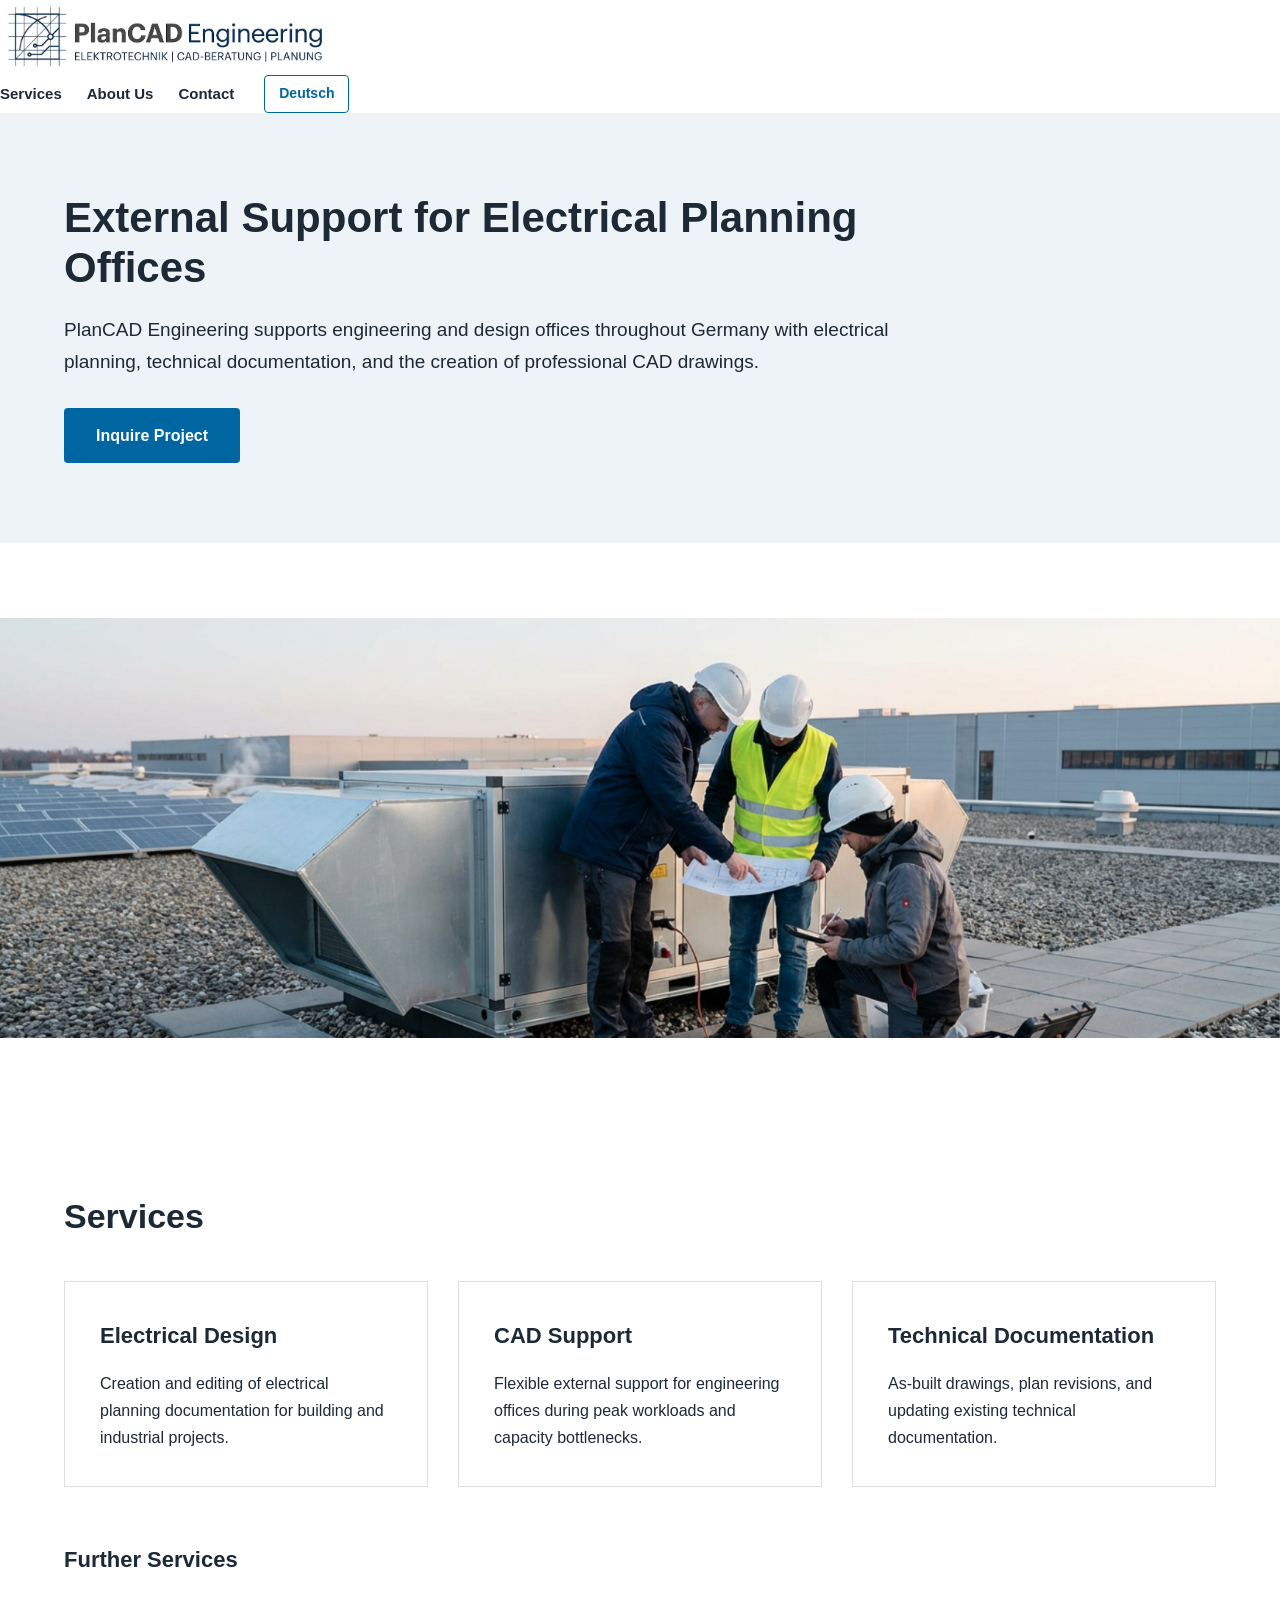
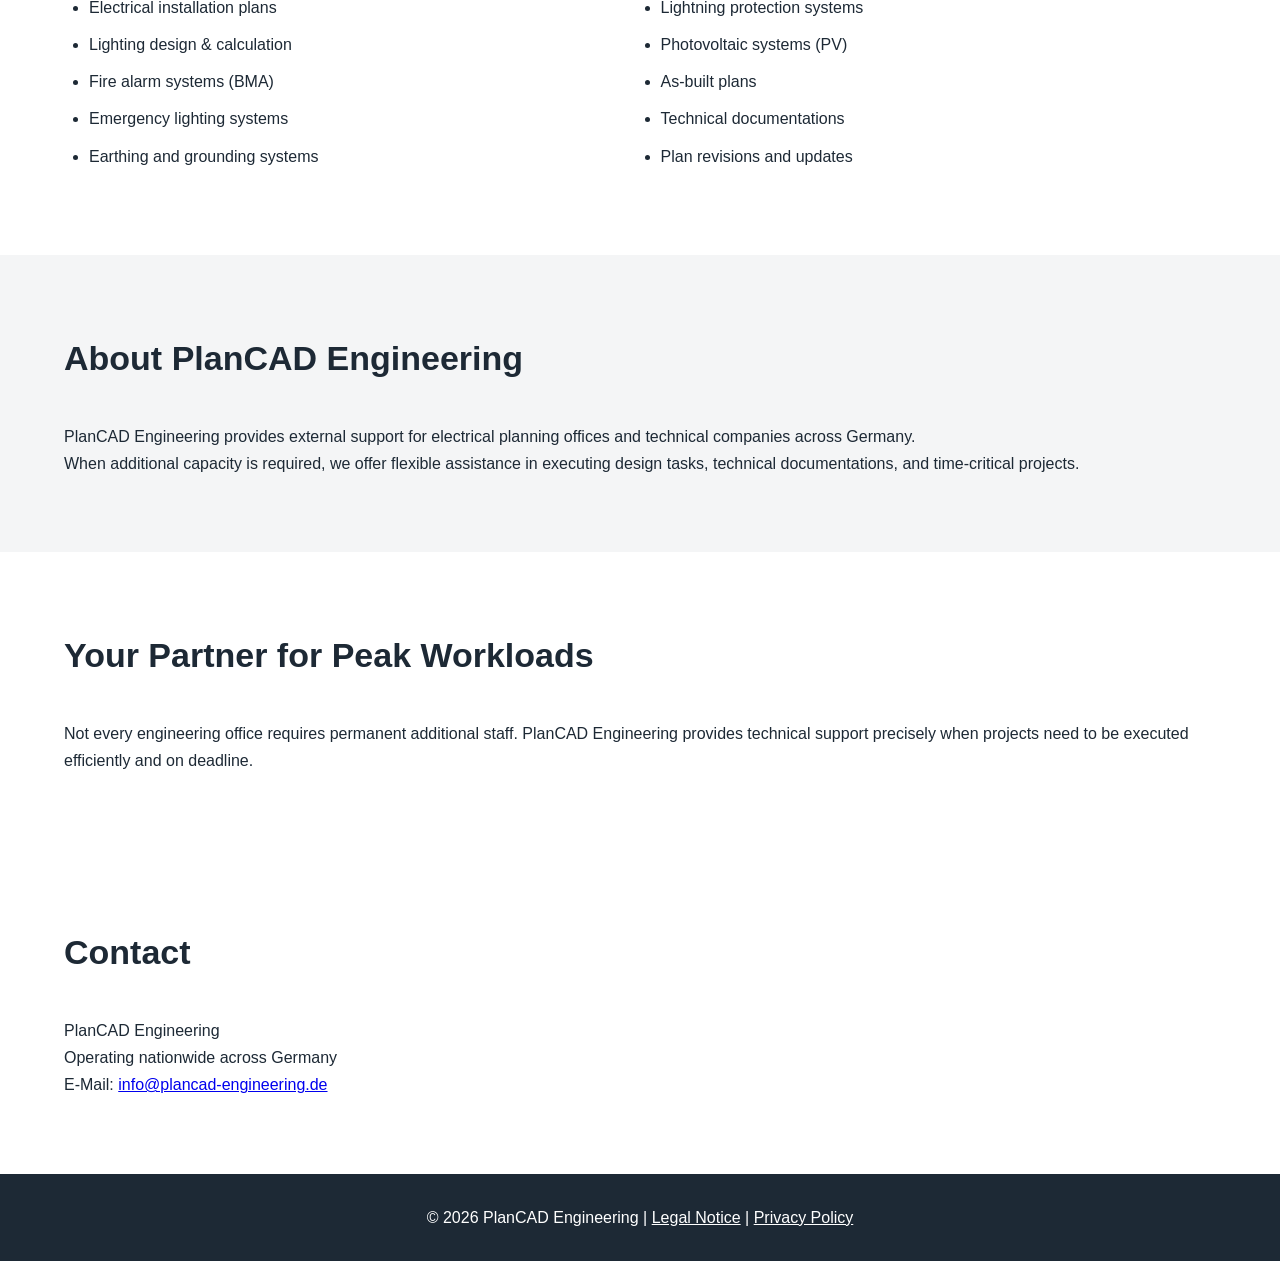
==== commit 7c719e43: "Update index.html" ====
--- a/en/index.html
+++ b/en/index.html
@@ -11,10 +11,8 @@
 
 <body>
 
-    <header>
-        <div class="container header-content">
-           <a href="index.html">
-    <img src="images/Logo1.jpg" alt="PlanCAD Engineering Logo" class="logo">
+    <a href="index.html">
+    <img src="../images/Logo1.jpg" alt="PlanCAD Engineering Logo" class="logo">
 </a>
             
             <nav>
--- a/css/style.css
+++ b/css/style.css
@@ -23,7 +23,7 @@
     top: 0;
     background: #ffffff;
     border-bottom: 1px solid #e2e2e2;
-    padding: 10px 0;
+    padding: 12px 0; /* Espacio superior e inferior equilibrado */
     z-index: 1000;
     box-shadow: 0 2px 5px rgba(0, 0, 0, 0.05);
 }
@@ -34,9 +34,9 @@
     align-items: center;
 }
 
-/* LOGO RECORTADO (Logo1.jpg) */
+/* LOGO AMPLIADO Y PROPORCIONADO */
 .logo {
-    height: 42px; /* Altura ideal para que encaje de forma limpia */
+    height: 75px; /* Altura ideal para que se vea grande y legible */
     width: auto;
     display: block;
 }
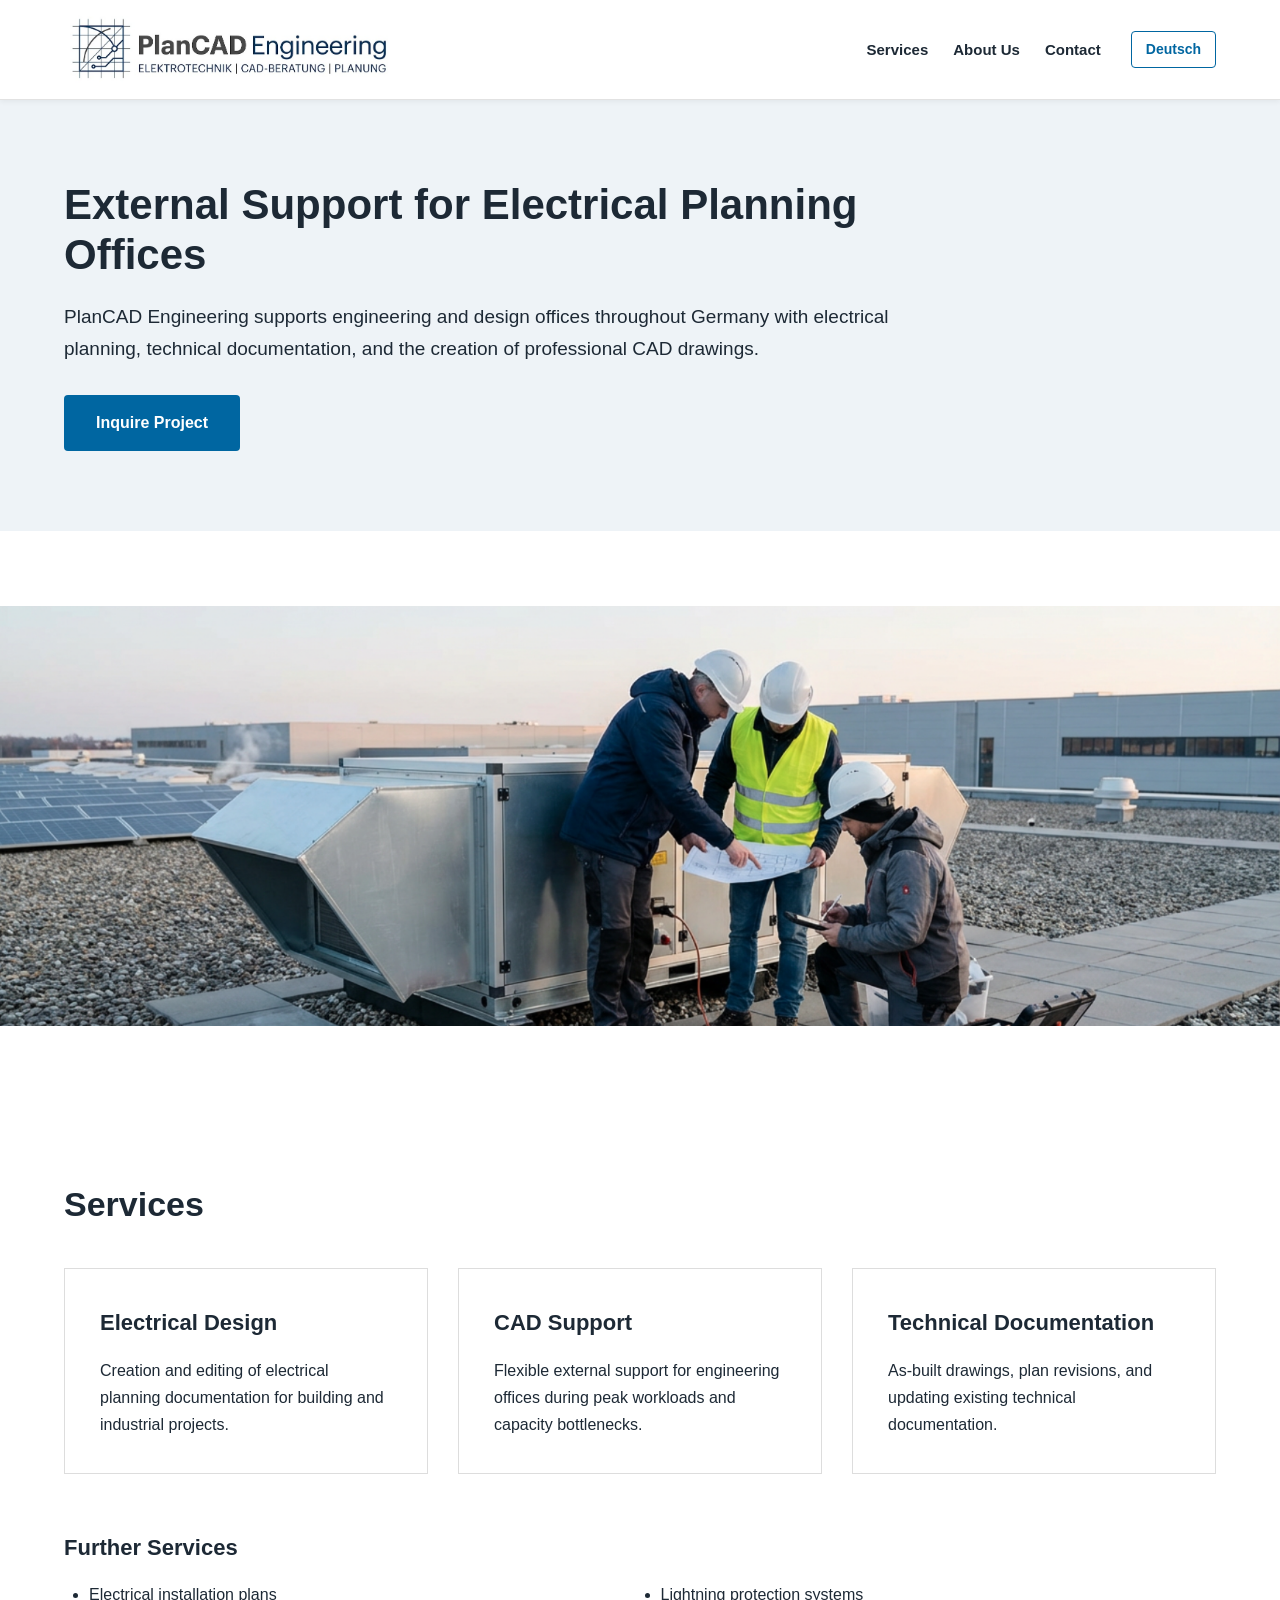
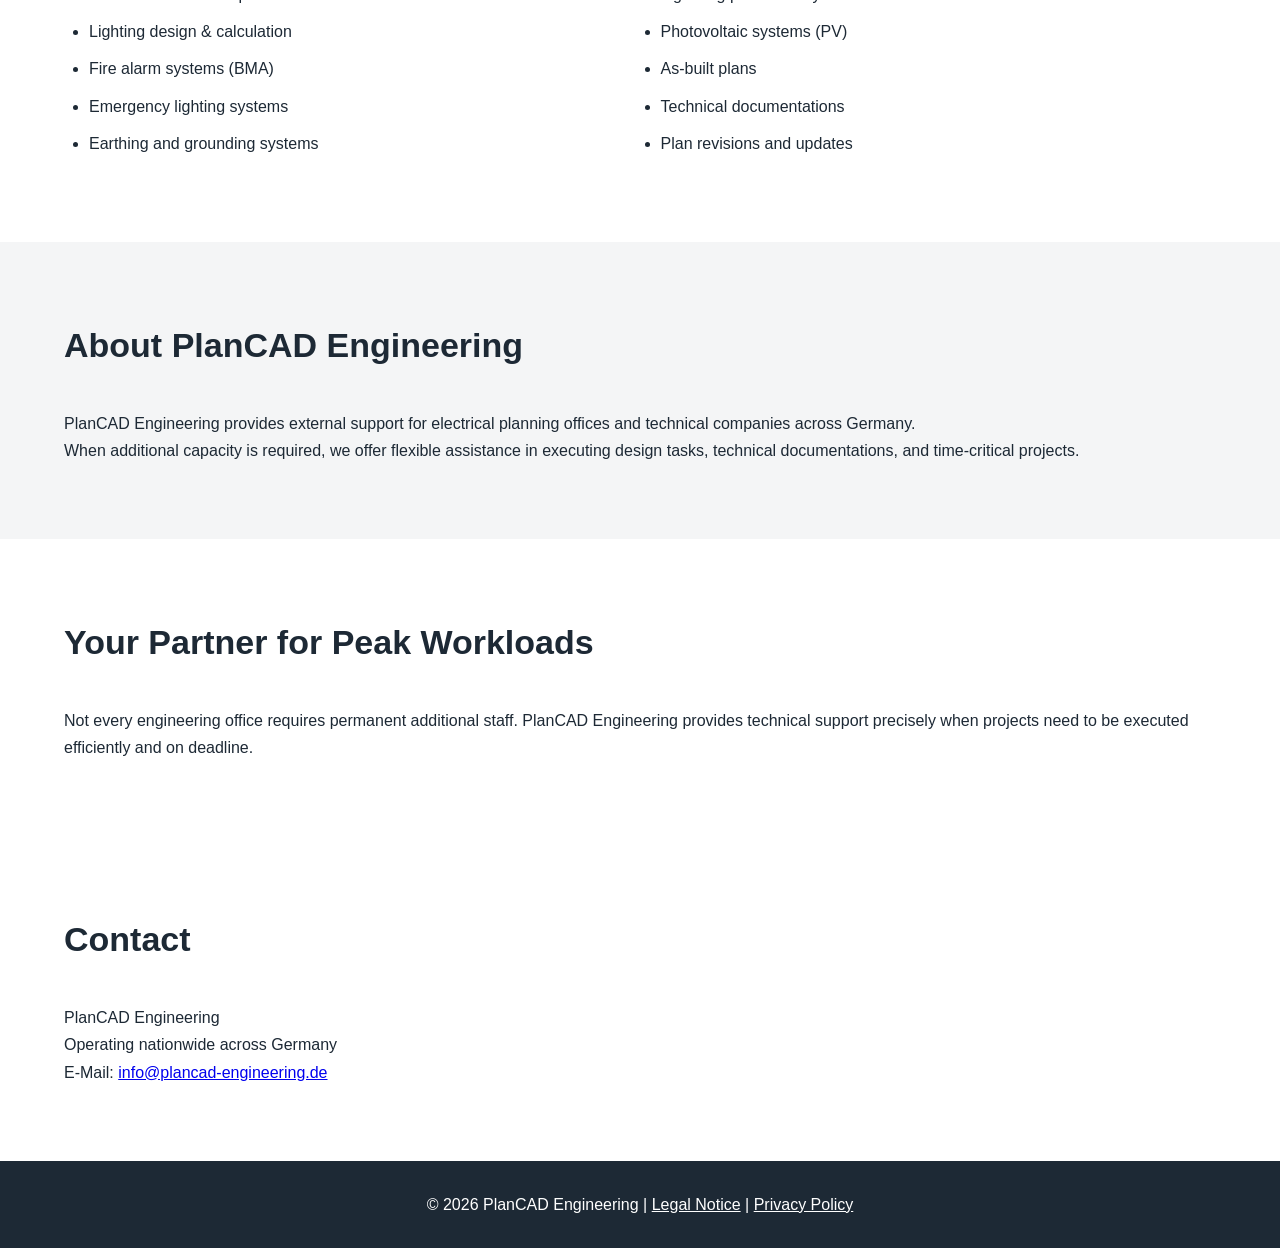
==== commit 05062d92: "Update index.html" ====
--- a/en/index.html
+++ b/en/index.html
@@ -11,9 +11,11 @@
 
 <body>
 
-    <a href="index.html">
-    <img src="../images/Logo1.jpg" alt="PlanCAD Engineering Logo" class="logo">
-</a>
+    <header>
+        <div class="container header-content">
+            <a href="index.html">
+                <img src="../images/Logo1.jpg" alt="PlanCAD Engineering Logo" class="logo">
+            </a>
             
             <nav>
                 <div class="menu-links">
